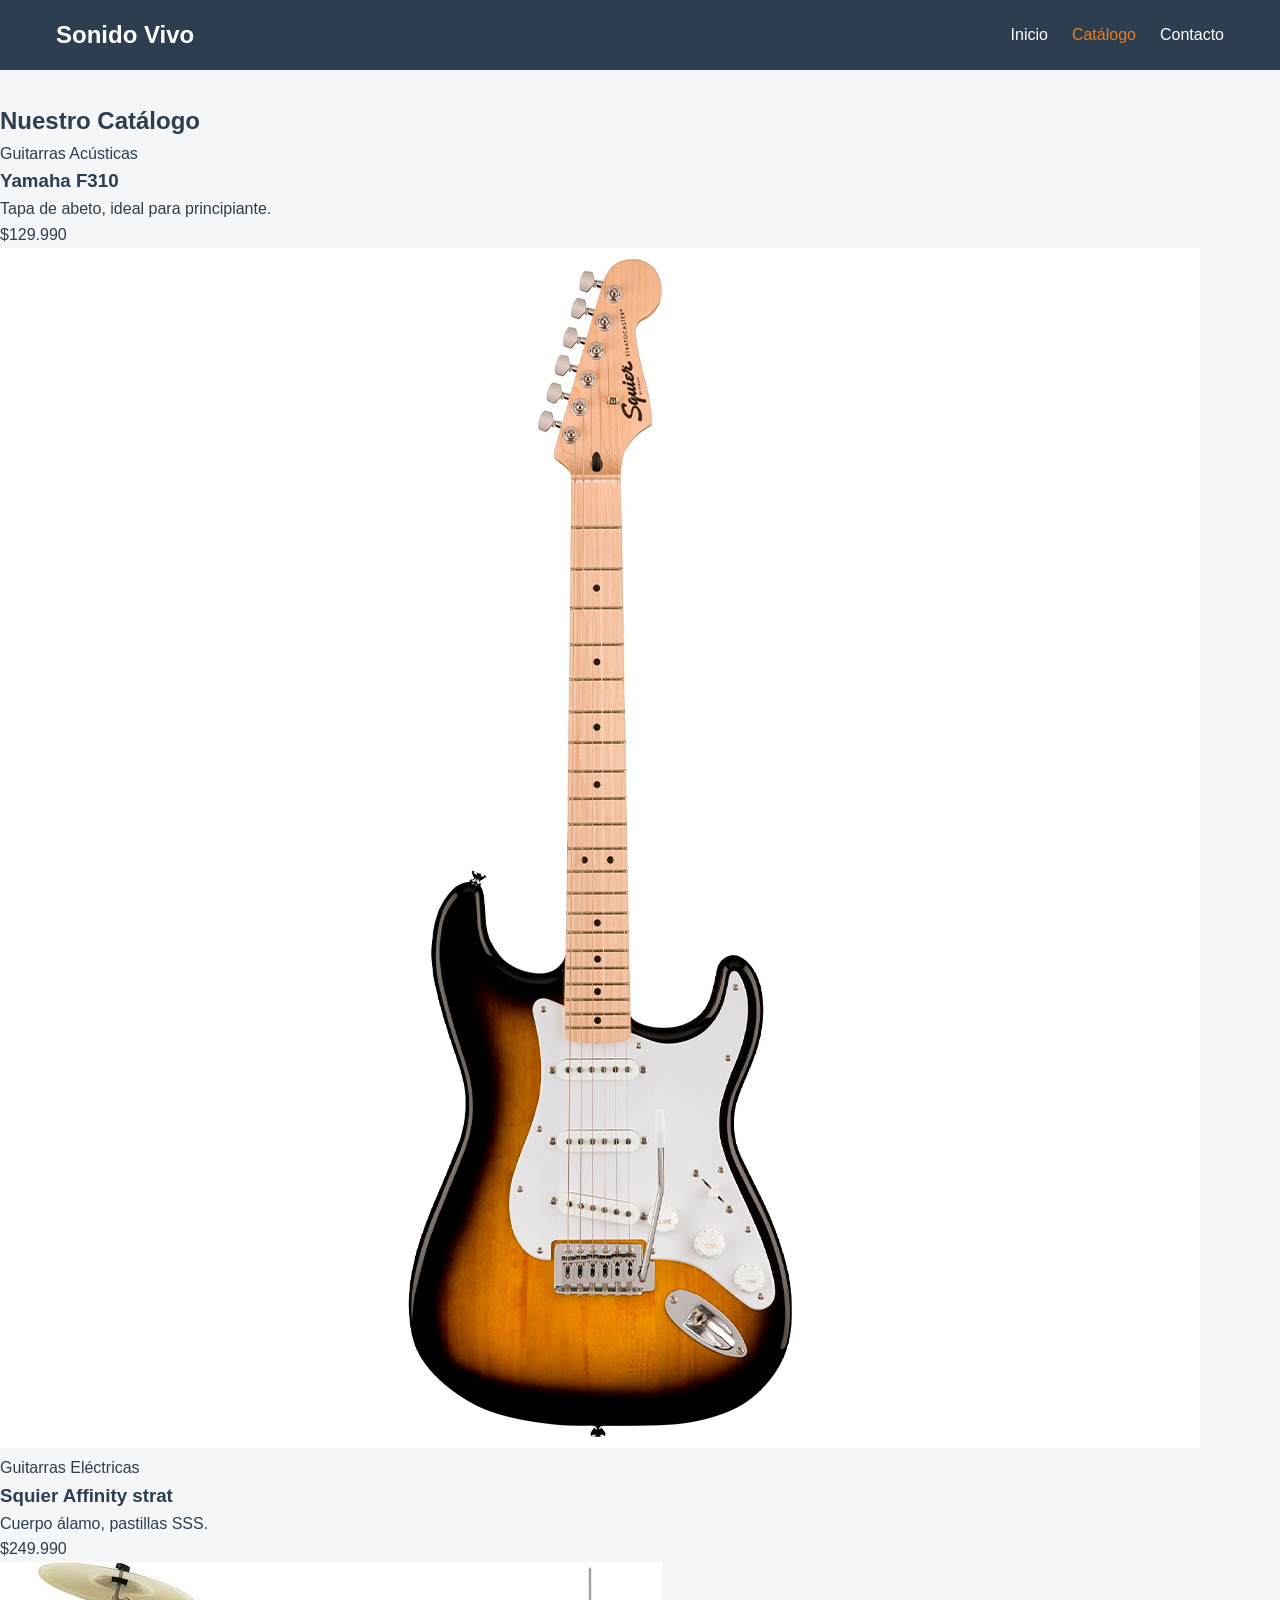
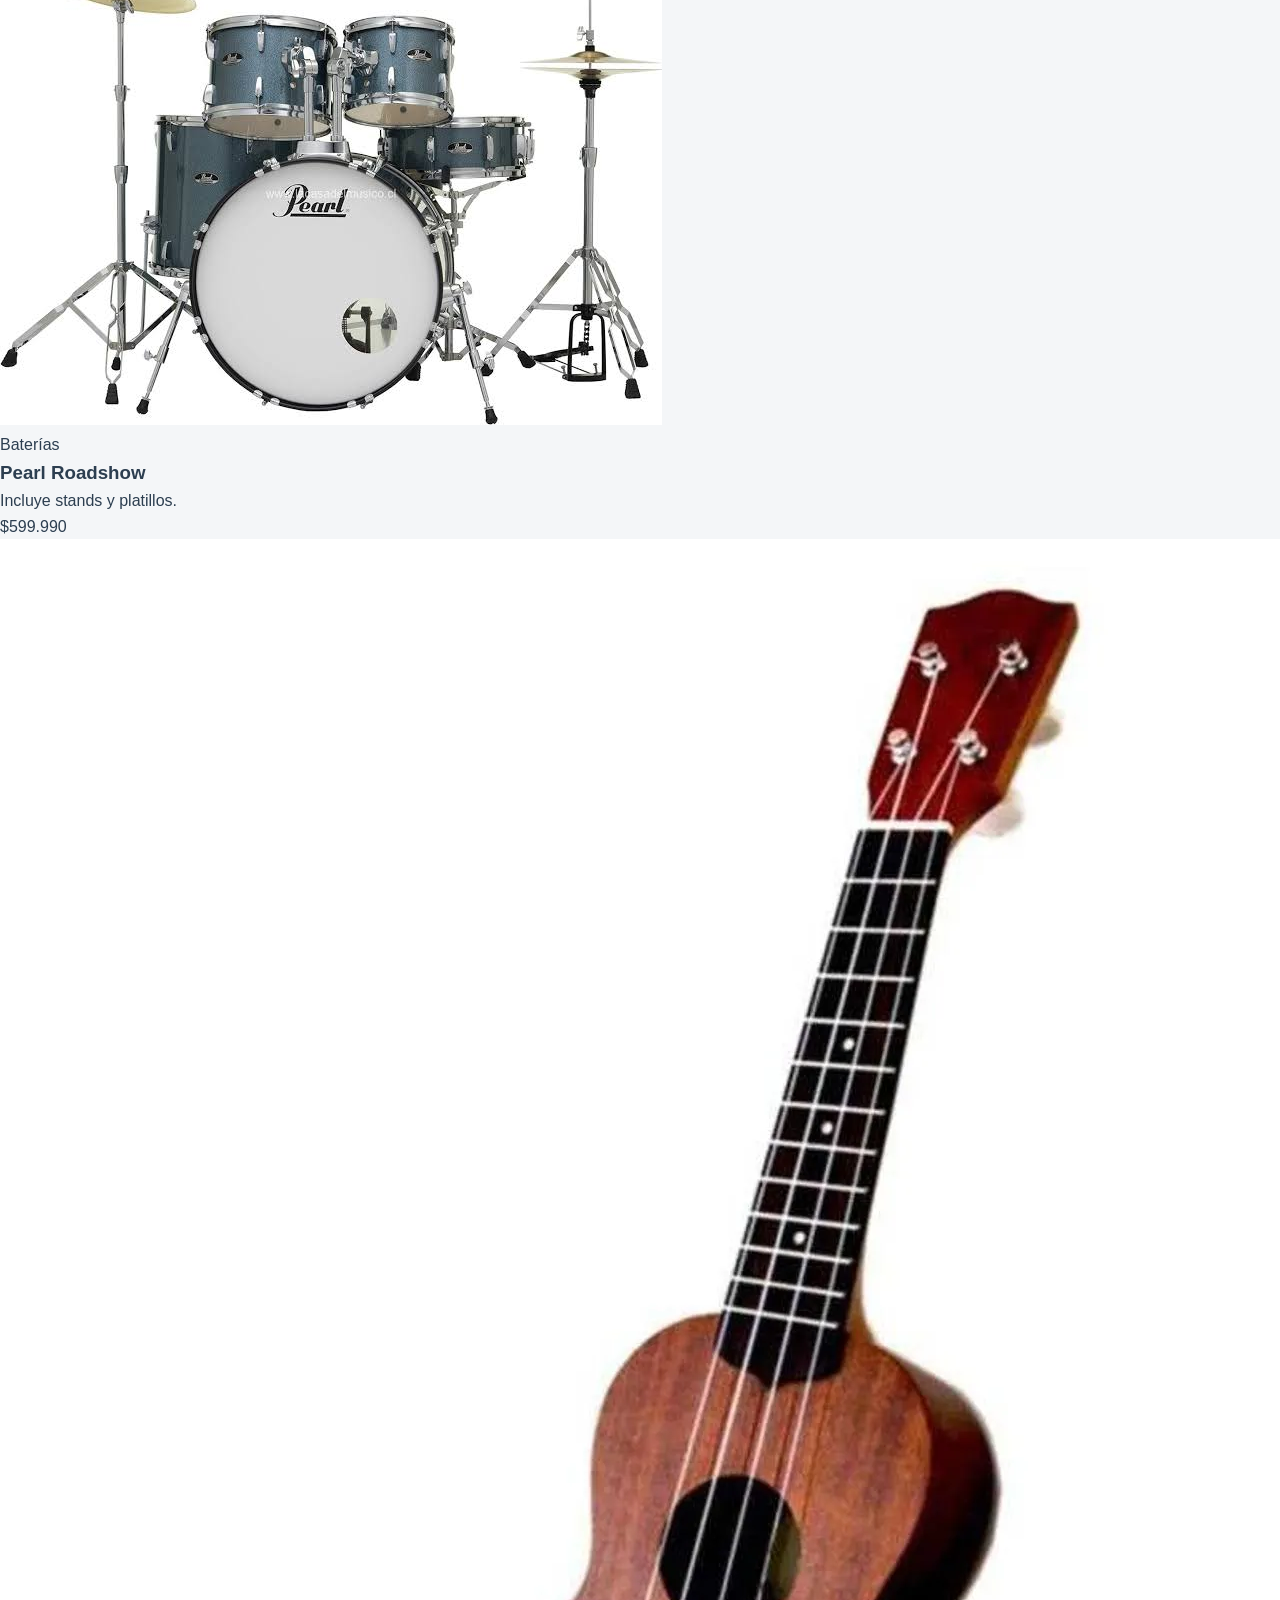
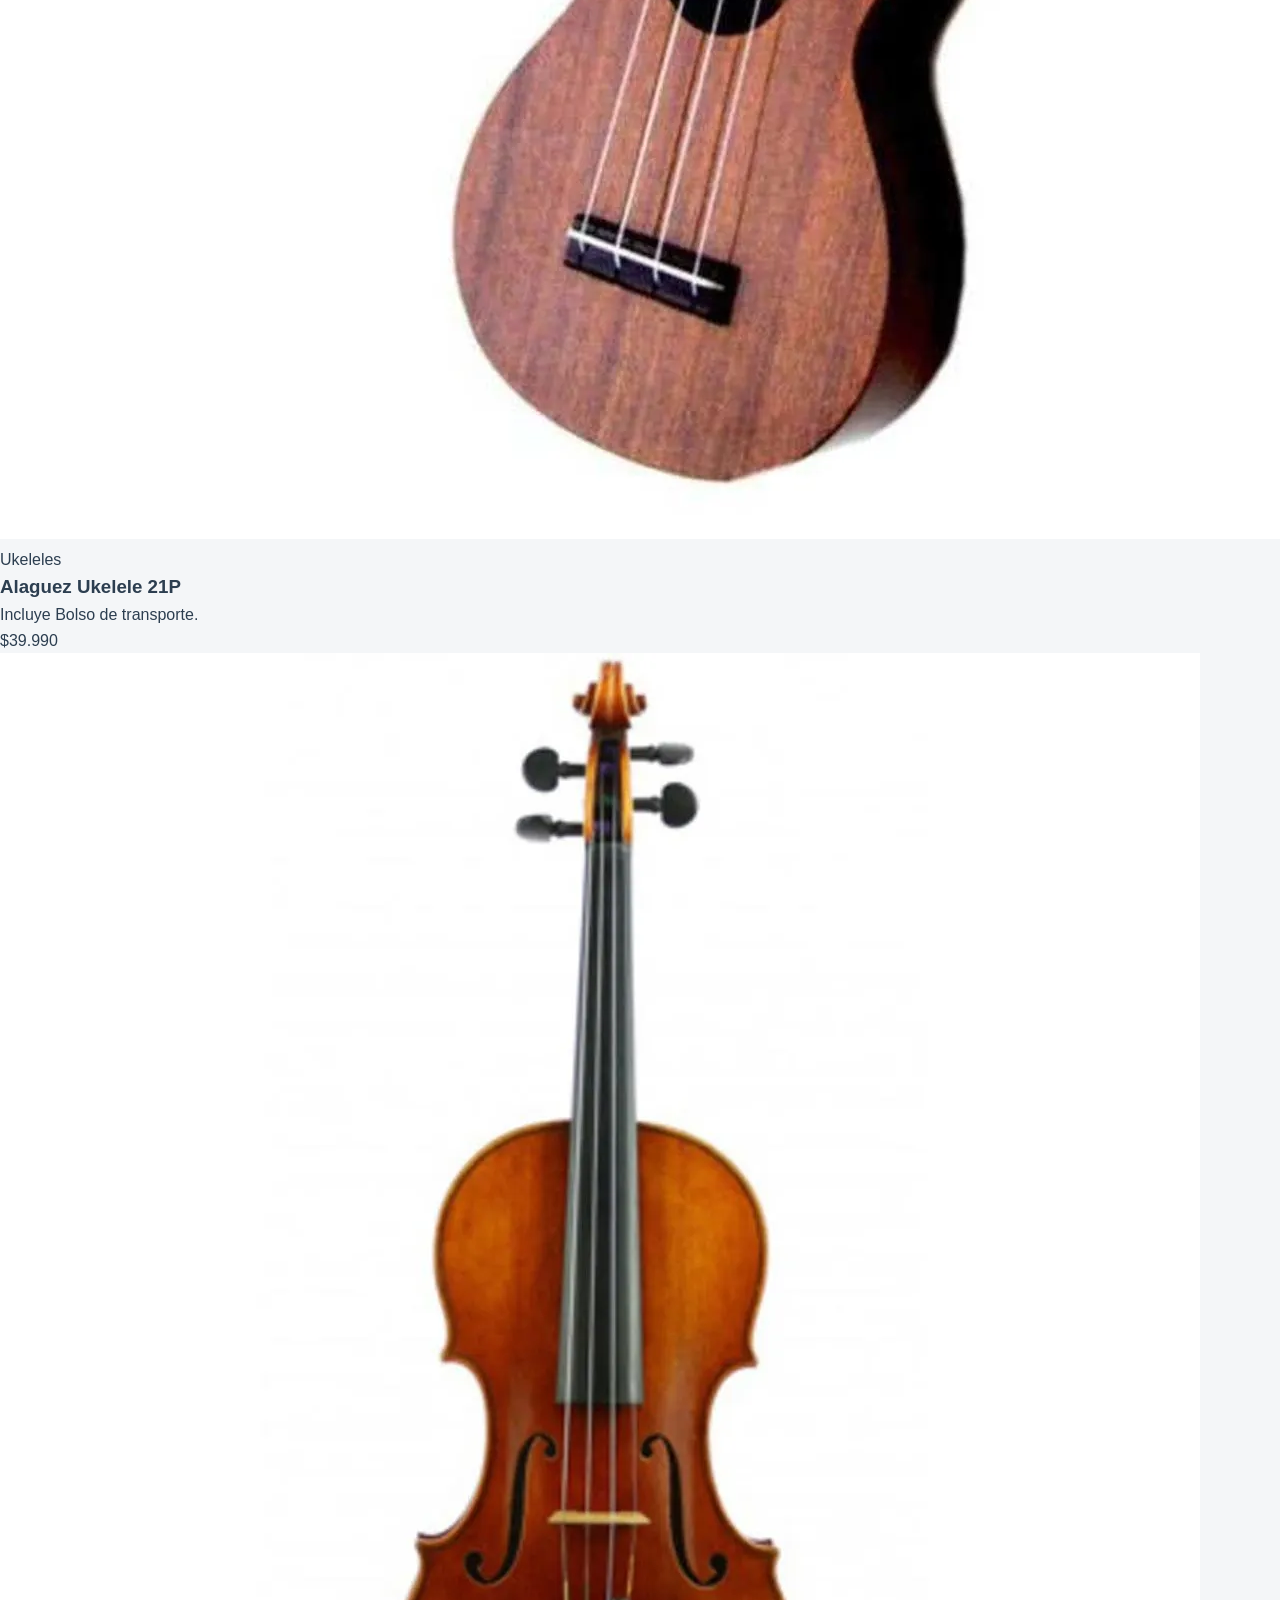
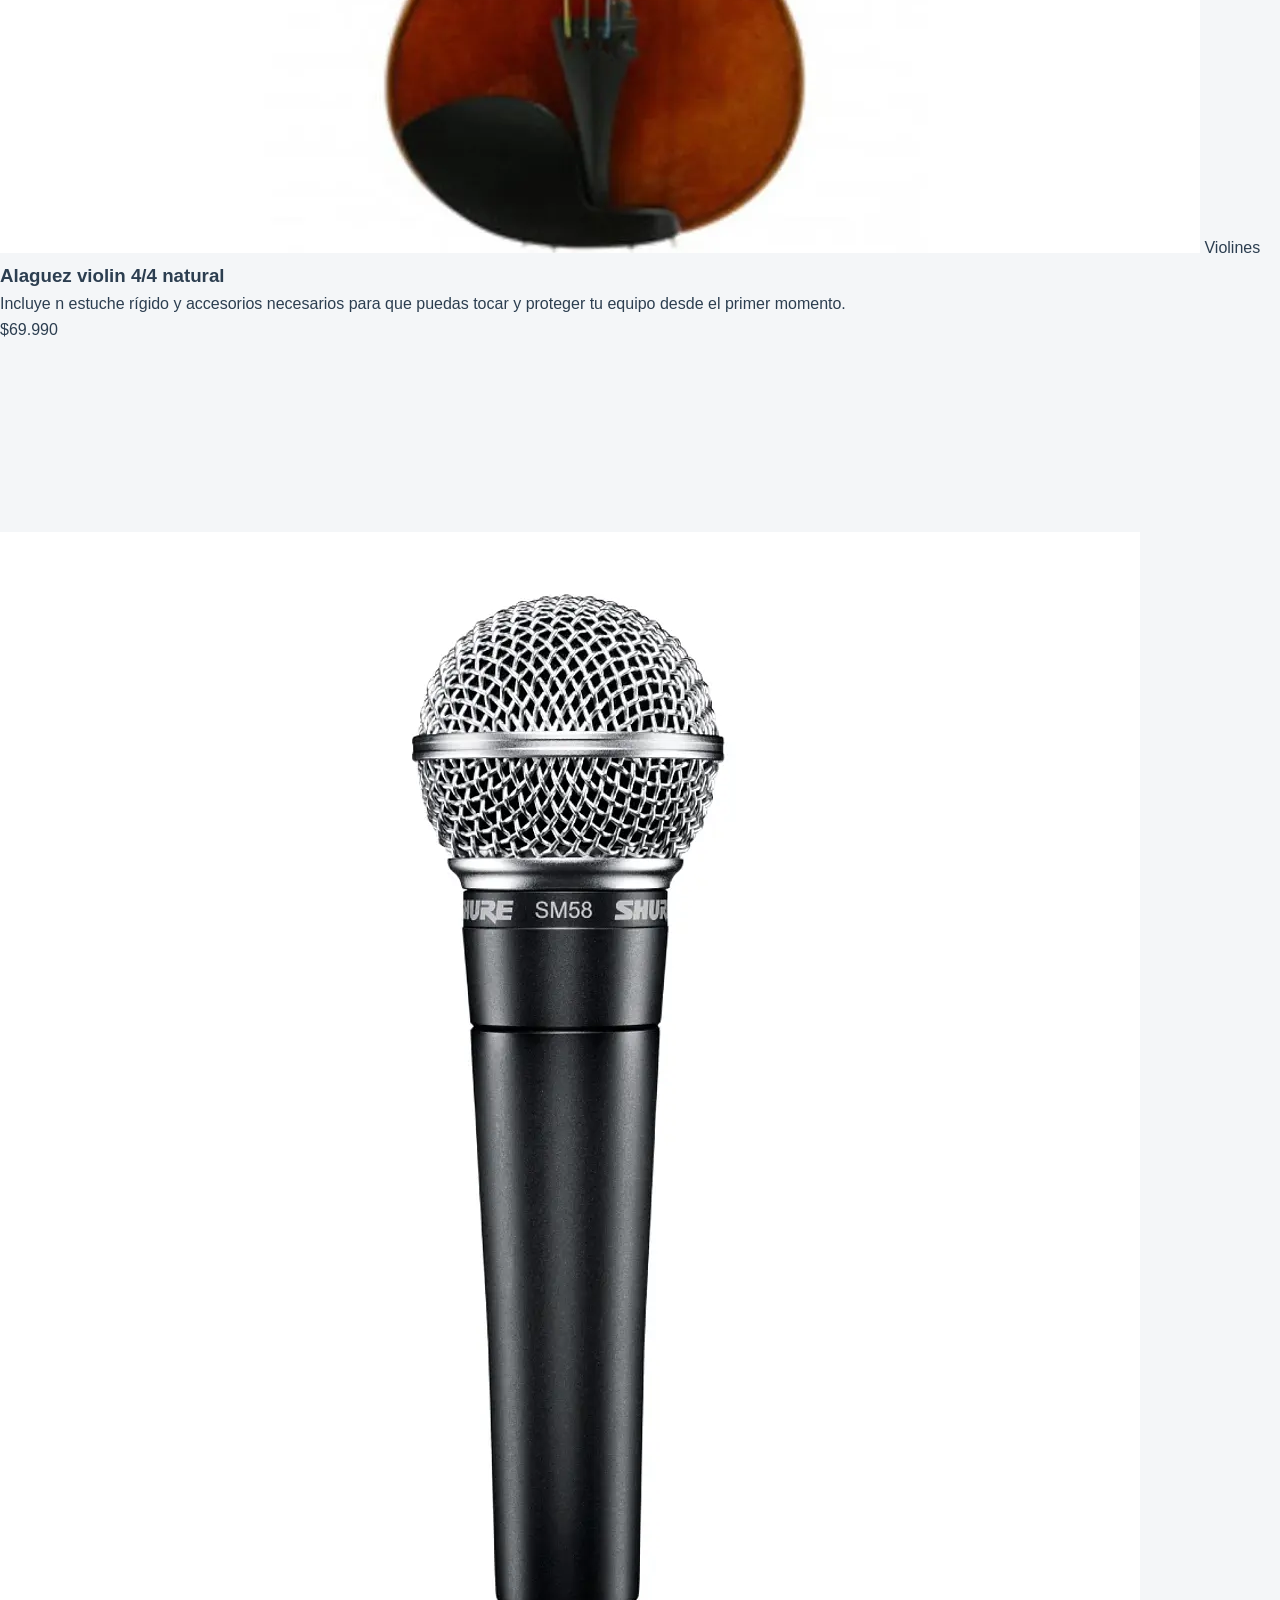
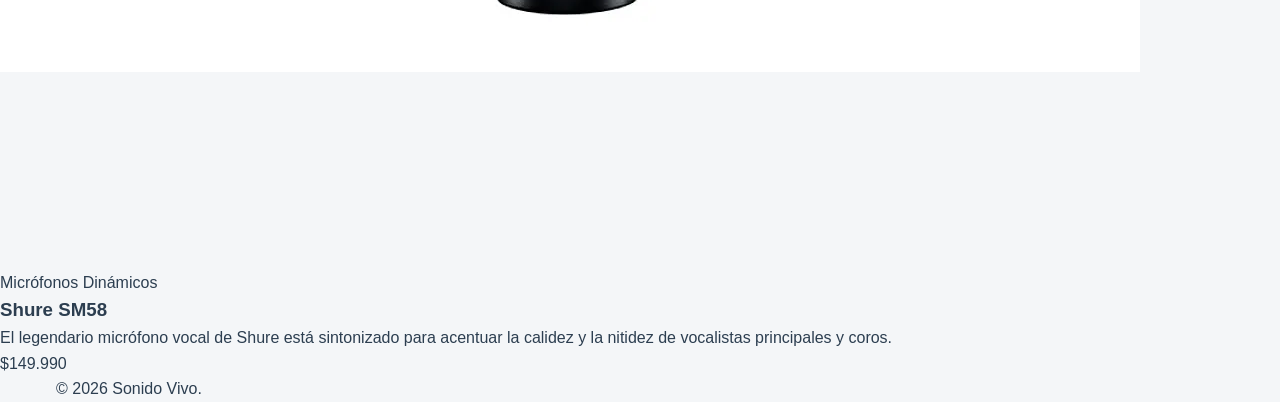
==== catalogo.html @ 501df886 "Agregar corrección de algo mal escrito - Kathryn Mora" ====
<!DOCTYPE html>
<html lang="es">
<head>
    <meta charset="UTF-8">
    <meta name="viewport" content="width=device-width, initial-scale=1.0">
    <title>Catálogo - Sonido Vivo</title>
    <link rel="stylesheet" href="css/style.css">
</head>
<body>
    <header class= "encabezado">
        <div class="contenedor">
            <h1 class="logo"> Sonido Vivo</h1>
            <nav class="menu">
                <ul>
                    <li><a href="index.html">Inicio</a></li>
                    <li><a href="catalogo.html" class="activo">Catálogo</a></li>
                    <li><a href="contacto.html">Contacto</a></li>
                </ul>
            </nav>
        </div>
    </header>
    <main class="Contenedor">
        <h2 class="titulo centrado" style="margin-top: 2rem;"> Nuestro Catálogo</h2>
        <div class="grilla-producto">

        <!--Primer producto del catalogo Yamaha F310-->
       <article class="tarjeta"     
        <img src="F310NT000000-1.jpg" alt="Guitarra Acústica Yamaha F310" loading="lazy">
        <div class="info-tarjeta">
            <span class="categoria">Guitarras Acústicas</span>
            <h3>Yamaha F310</h3>
            <p> Tapa de abeto, ideal para principiante.</p>
            <p class="precio">$129.990</p>
        </div>
        </article>

        <!--Segundo producto Squier Strat-->
        <article class="tarjeta">
            <img src="img/Squier Strat.jpg" alt="Squier Stratocaster Affinity" loading="lazy">
            <div class="info-tarjeta">
                <span class="categoria">Guitarras Eléctricas</span>
                <h3>Squier Affinity strat</h3>
                <p>Cuerpo álamo, pastillas SSS.</p>
                <p class="precio">$249.990</p>
            </div>
        </article>

        <!--Tercer producto agregado Pearl Roadshow-->
        <article class="tarjeta">
            <img src="img/Bateria Pearl Roadshow.jpg" alt="Bateria Pearl Roadshow" loading="lazy">
            <div class="info-tarjeta">
                <span class="categoria">Baterías</span>
                <h3>Pearl Roadshow</h3>
                <p>Incluye stands y platillos.</p>
                <p class="precio">$599.990</p>
            </div>
        </article>
        <!--Cuarto producto ukelele 21p-->
        <article class="tarjeta">
            <img src="img/ukelele.jpg" alt="Alaguez Ukelele 21P" loading="lazy"
            <div class="info-tarjeta">
                <span class="categoria">Ukeleles</span>
                <h3>Alaguez Ukelele 21P</h3>
                <p>Incluye Bolso de transporte.</p>
                <p class="precio">$39.990</p>
            </div>
        </article>
        <!--Quinto producto Alaguez violin 4/4 natural -->
        <article class="tarjeta">
            <img src="img/violin.jpg" alt="Alaguez violin 4/4 natural" loading="lazy"
            <div class="info-tarjeta">
                <span class="categoria">Violines</span>
                <h3>Alaguez violin 4/4 natural</h3>
                <p>Incluye n estuche rígido y accesorios necesarios para que puedas tocar y proteger tu equipo desde el primer momento.</p>
                <p class="precio">$69.990</p>
            </div>
        </article>
        <!-- Sexto producto shure SM58-->
        <article class="tarjeta">
                <img src="img/shure.jpg" alt="Micrófono Dinámico vocal Shure SM58" loading="lazy">
                <div class="info-tarjeta">
                    <span class="categoria">Micrófonos Dinámicos</span>
                    <h3>Shure SM58</h3>
                    <p>El legendario micrófono vocal de Shure está sintonizado para acentuar la calidez y la nitidez de vocalistas principales y coros.</p>
                    <p class="precio">$149.990</p>
                </div>
            </article>
        </div>
    </main>
    <footer class="pie de pagina">
        <div class="contenedor"><p>&copy; 2026 Sonido Vivo.</p></div>
    </footer>
</body>
</html>
---- css/style.css ----
:root {
    --color-principal: #2c3e50 ; 
    --color-acento: #E67E22;   
    --color-fondo: #F4F6F8;    
    --color-blanco: #FFFFFF;    
    --color-error: #e74c3c;     
    --color-exito: #27ae60;    
}

* { margin: 0; padding: 0; box-sizing: border-box; }

body {
    font-family: 'Segoe UI', Tahoma, Geneva, Verdana, sans-serif;
    background-color: var(--color-fondo);
    color: var(--color-principal);
    line-height: 1.6;
}

.contenedor { max-width: 1200px; margin: 0 auto; padding: 0 1rem; }

.encabezado {
    background: var(--color-principal);
    color: white;
    padding: 1rem;
}

.encabezado .contenedor { display: flex; justify-content: space-between; align-items: center; }

.logo { font-size: 1.5rem; font-weight: bold; }

.menu ul { list-style: none; display: flex; gap: 1.5rem; }

.menu a { color: white; text-decoration: none; font-weight: 500; }

.menu a.activo { color: var(--color-acento); }


.pie-pagina {
    background: var(--color-principal);
    color: white;
    text-align: center;
    padding: 2rem 0;
    margin-top: 3rem;
}


.seccion-destacada {
    background: var(--color-principal);
    color: white;
    padding: 2rem;
    text-align: center;
}


.titulo-centrado { text-align: center; margin-bottom: 2rem; font-size: 2rem; }
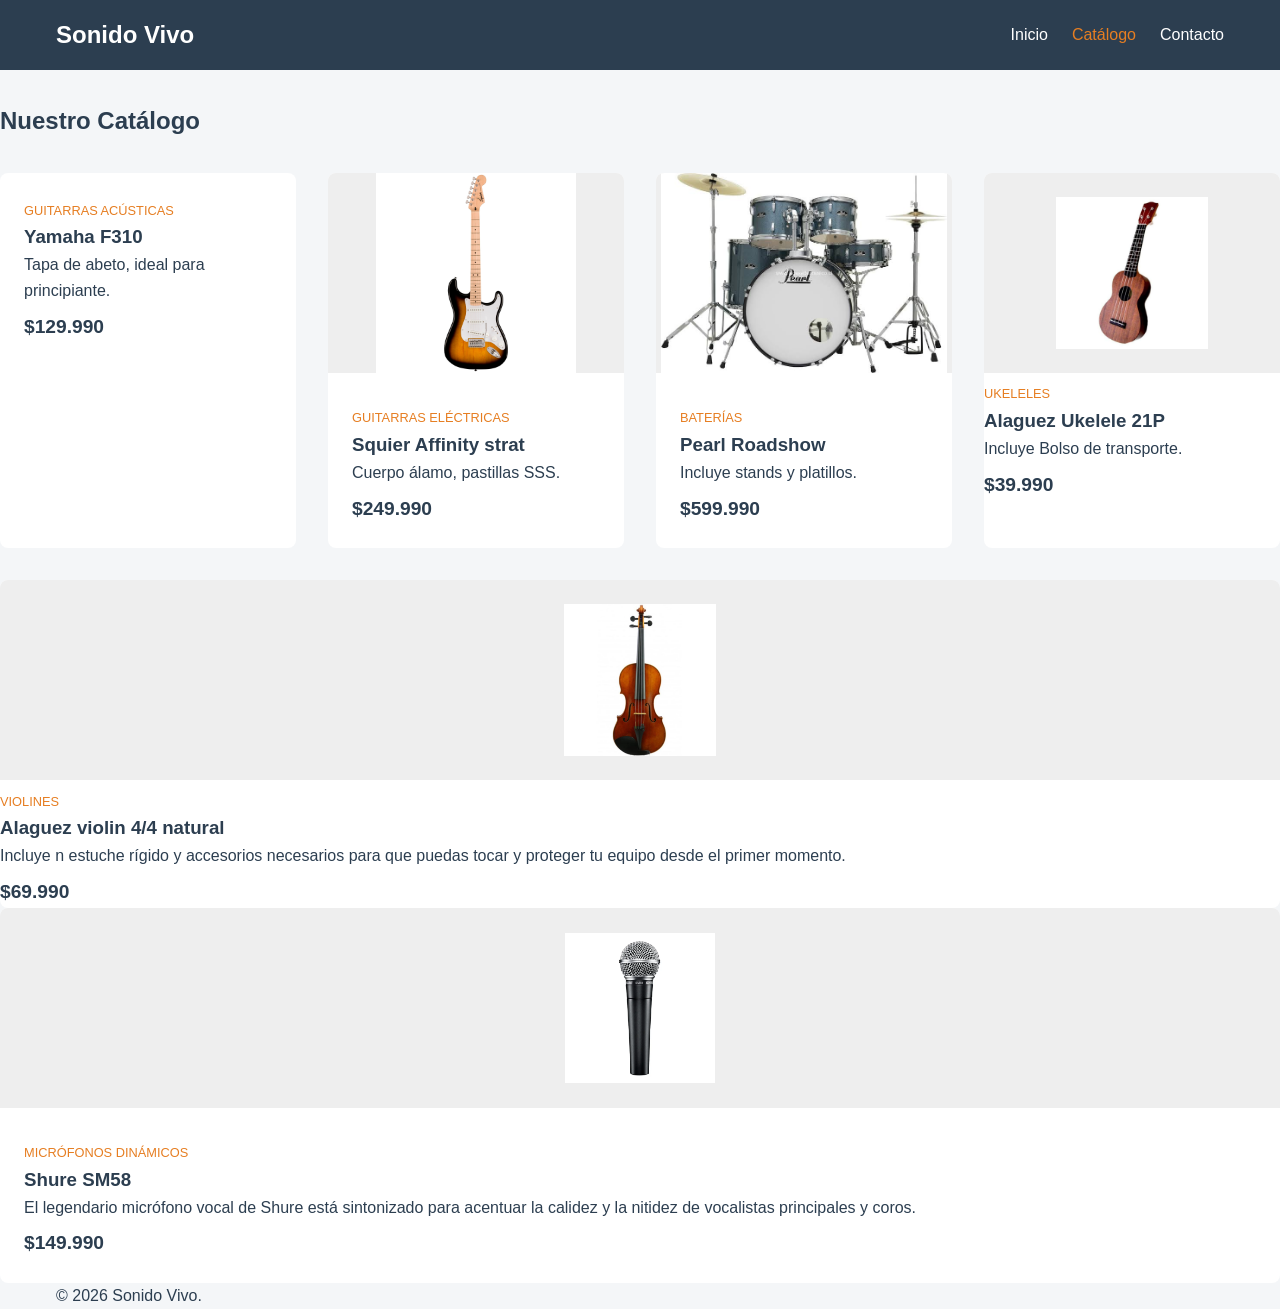
==== commit 110a7916: "correcion de palabra en catalogo - Kathryn Mora" ====
--- a/catalogo.html
+++ b/catalogo.html
@@ -21,7 +21,7 @@
     </header>
     <main class="Contenedor">
         <h2 class="titulo centrado" style="margin-top: 2rem;"> Nuestro Catálogo</h2>
-        <div class="grilla-producto">
+        <div class="grilla-productos">
 
         <!--Primer producto del catalogo Yamaha F310-->
        <article class="tarjeta"     
--- a/css/style.css
+++ b/css/style.css
@@ -52,4 +52,29 @@
 }
 
 
-.titulo-centrado { text-align: center; margin-bottom: 2rem; font-size: 2rem; }+.titulo-centrado { text-align: center; margin-bottom: 2rem; font-size: 2rem; }
+
+.grilla-productos{
+    display: grid;
+    grid-template-columns: repeat(auto-fit,minmax(280px,1fr));
+    gap: 2rem;
+    padding: 2rem 0;
+
+}
+.tarjeta {
+    background: var(--color-blanco);
+    border-radius: 8px;
+    box-shadow: 0 4px 6px rgba(0,0,0,0,05);
+    overflow: hidden;
+    transition: transform 0.3s;
+}
+.tarjeta:hover {transform: translateY(-5px);}
+.tarjeta img {width: 100%; height: 200px; object-fit: contain; background: #eee;}
+.info-tarjeta {padding: 1.5rem;}
+.categoria {font-size: 0.8rem; color: var(--color-acento); text-transform: uppercase;}
+.precio { font-size: 1.2rem; font-weight: bold; margin-top: 0.5rem;}
+
+@media (max-width: 768px){
+    .encabezado .contenedor { flex-direction: colum; gap: 1rem; }
+    .grilla-productos {grid-template-columns: 1fr;}
+}
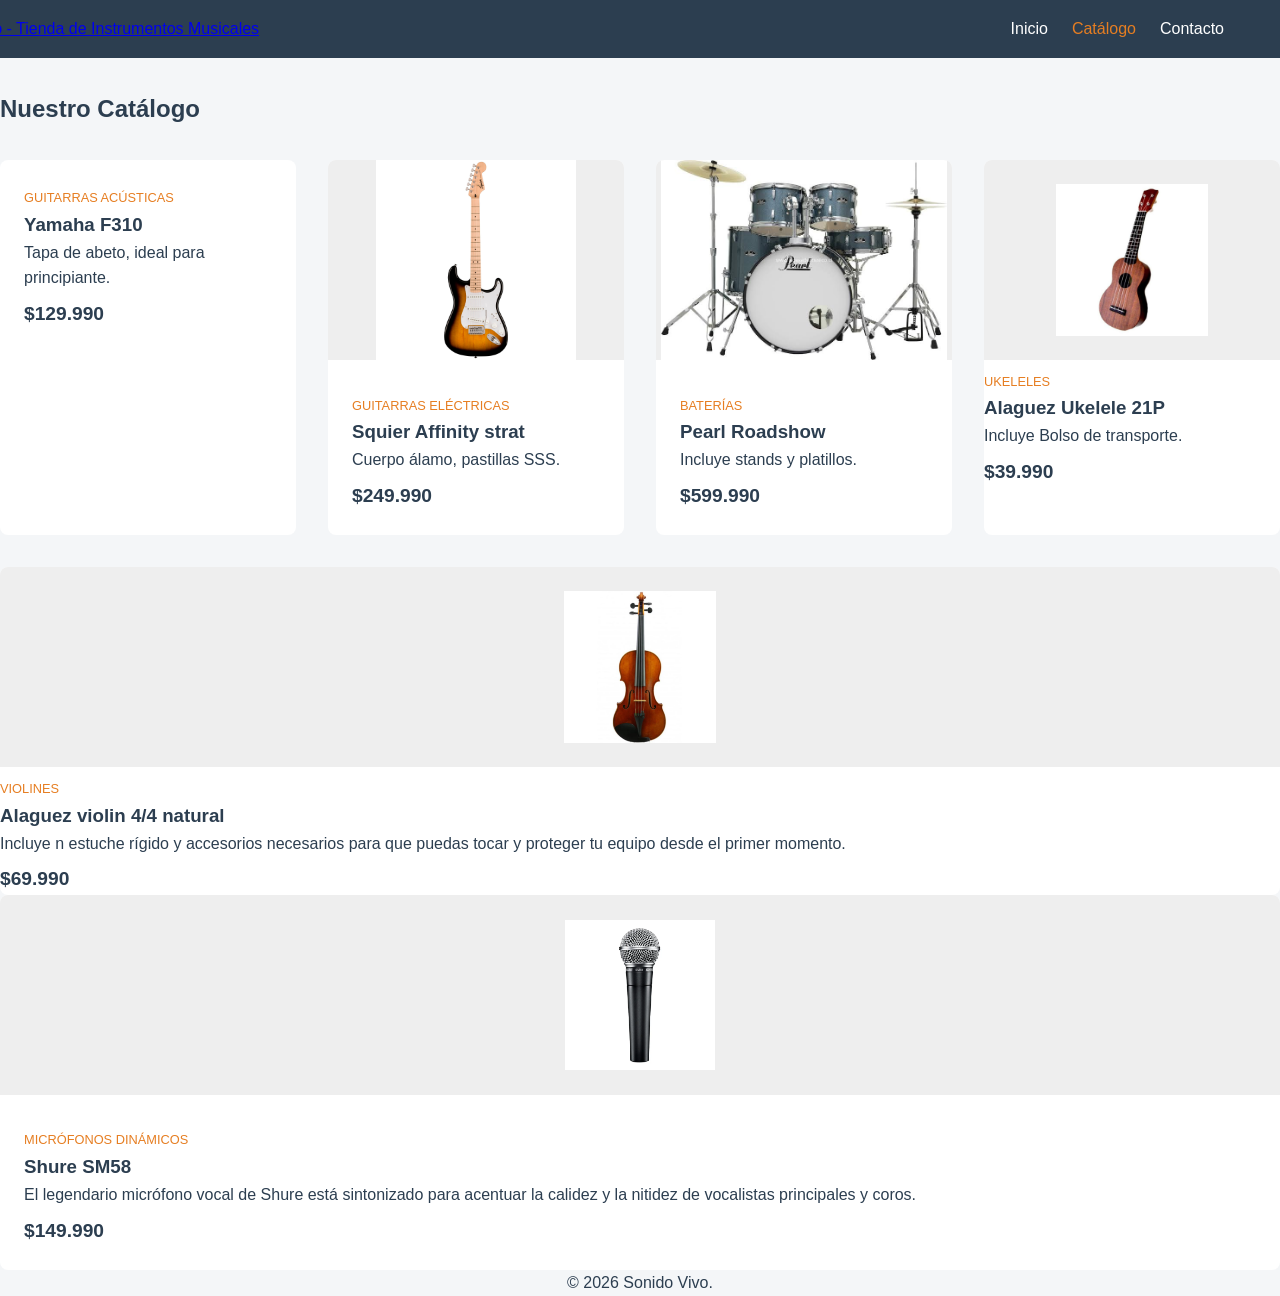
==== commit f364502d: "Se agrego el logo de sonido vivo - Noemi Pichiguen." ====
--- a/catalogo.html
+++ b/catalogo.html
@@ -9,7 +9,9 @@
 <body>
     <header class= "encabezado">
         <div class="contenedor">
-            <h1 class="logo"> Sonido Vivo</h1>
+            <a href="index.html">
+                <img src="img/logo.jpg" alt="Sonido Vivo - Tienda de Instrumentos Musicales" class="logo">
+            </a>
             <nav class="menu">
                 <ul>
                     <li><a href="index.html">Inicio</a></li>
--- a/css/style.css
+++ b/css/style.css
@@ -16,7 +16,12 @@
     line-height: 1.6;
 }
 
-.contenedor { max-width: 1200px; margin: 0 auto; padding: 0 1rem; }
+.contenedor { 
+    text-align: center;    
+    max-width: 1200px; 
+    margin: 0 auto; 
+    padding: 0 1rem;
+ }
 
 .encabezado {
     background: var(--color-principal);
@@ -24,15 +29,32 @@
     padding: 1rem;
 }
 
-.encabezado .contenedor { display: flex; justify-content: space-between; align-items: center; }
+.encabezado .contenedor { 
+    display: flex; 
+    justify-content: space-between; 
+    align-items: center; 
+}
 
-.logo { font-size: 1.5rem; font-weight: bold; }
+.logo {
+    max-height: 100px; 
+    margin-left: -155px;
+    width: auto;      
+    display: block;  
+    object-fit: contain;
+}
 
-.menu ul { list-style: none; display: flex; gap: 1.5rem; }
+.menu ul { 
+    list-style: none; 
+    display: flex; 
+    gap: 1.5rem; }
 
-.menu a { color: white; text-decoration: none; font-weight: 500; }
+.menu a { color: white; 
+    text-decoration: none; 
+    font-weight: 500; }
 
-.menu a.activo { color: var(--color-acento); }
+.menu a.activo { 
+    color: var(--color-acento); 
+}
 
 
 .pie-pagina {
@@ -52,11 +74,14 @@
 }
 
 
-.titulo-centrado { text-align: center; margin-bottom: 2rem; font-size: 2rem; }
+.titulo-centrado { 
+    text-align: center; 
+    margin-bottom: 2rem; 
+    font-size: 2rem; }
 
 .grilla-productos{
     display: grid;
-    grid-template-columns: repeat(auto-fit,minmax(280px,1fr));
+    grid-template-columns: repeat(auto-fit, minmax(280px, 1fr));
     gap: 2rem;
     padding: 2rem 0;
 
@@ -75,6 +100,6 @@
 .precio { font-size: 1.2rem; font-weight: bold; margin-top: 0.5rem;}
 
 @media (max-width: 768px){
-    .encabezado .contenedor { flex-direction: colum; gap: 1rem; }
+    .encabezado .contenedor { flex-direction: column; gap: 1rem; }
     .grilla-productos {grid-template-columns: 1fr;}
-}+}
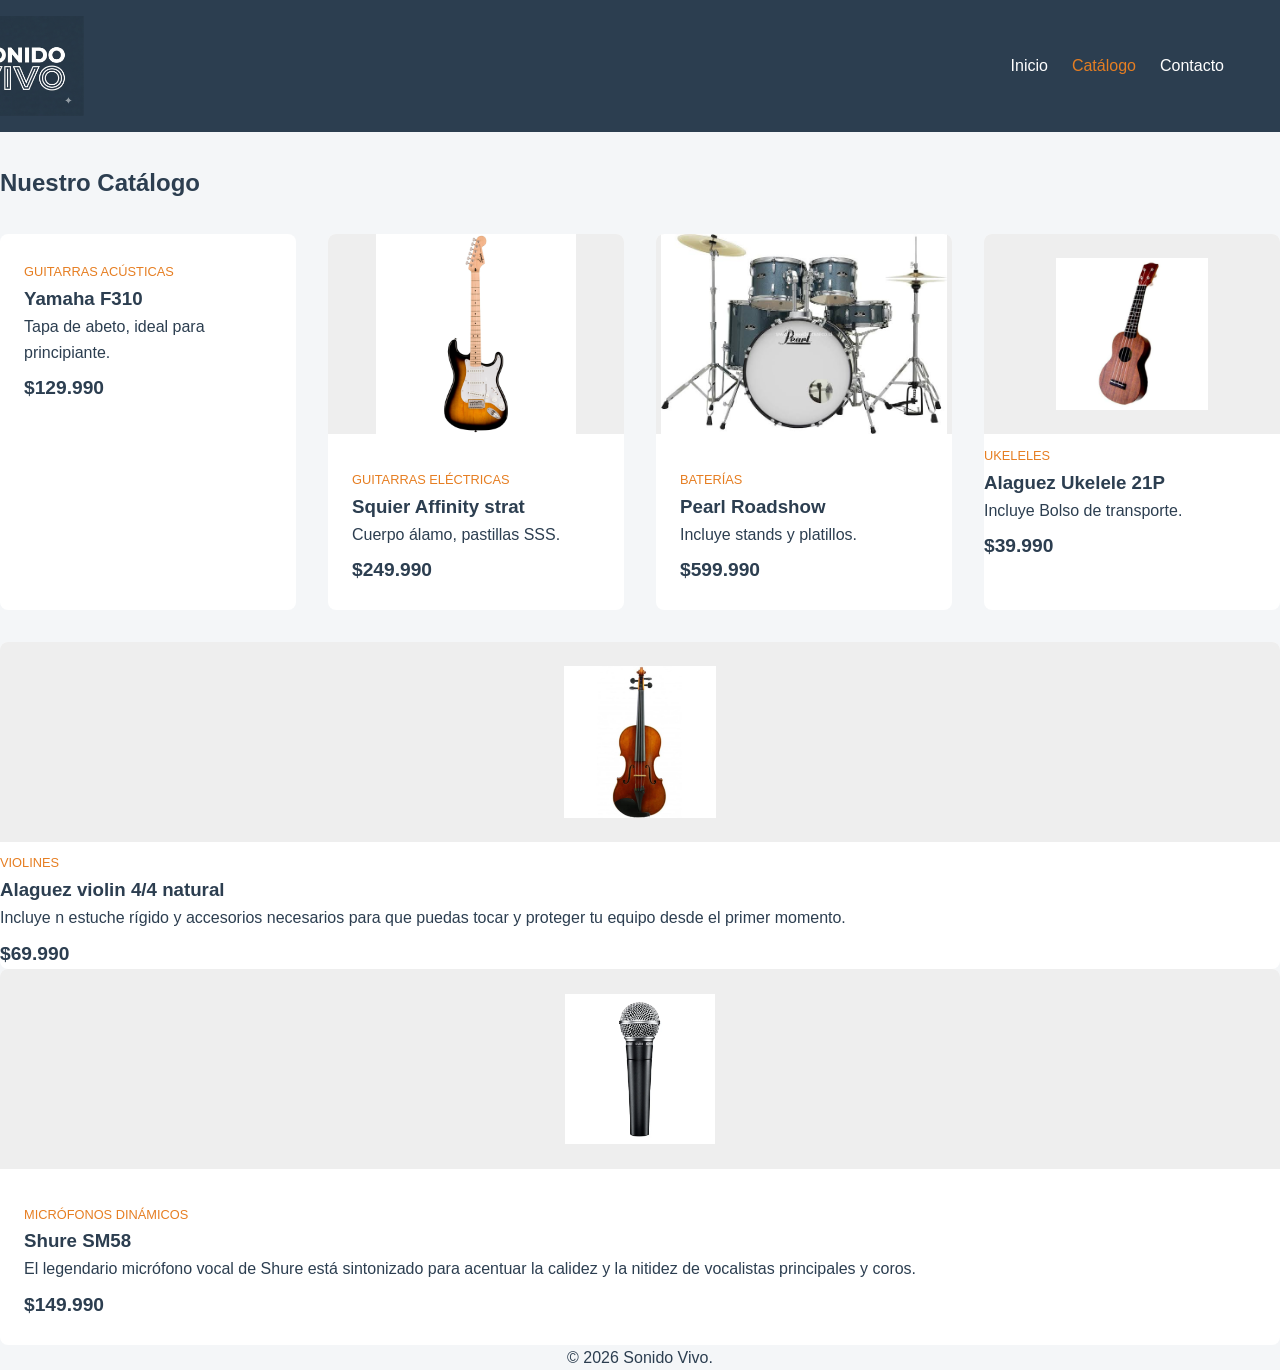
==== commit e23fc66b: "Agregue signo (-) que me faltaba en catalogo - Kathryn Mora" ====
--- a/catalogo.html
+++ b/catalogo.html
@@ -89,7 +89,7 @@
             </article>
         </div>
     </main>
-    <footer class="pie de pagina">
+    <footer class="pie-de-pagina">
         <div class="contenedor"><p>&copy; 2026 Sonido Vivo.</p></div>
     </footer>
 </body>
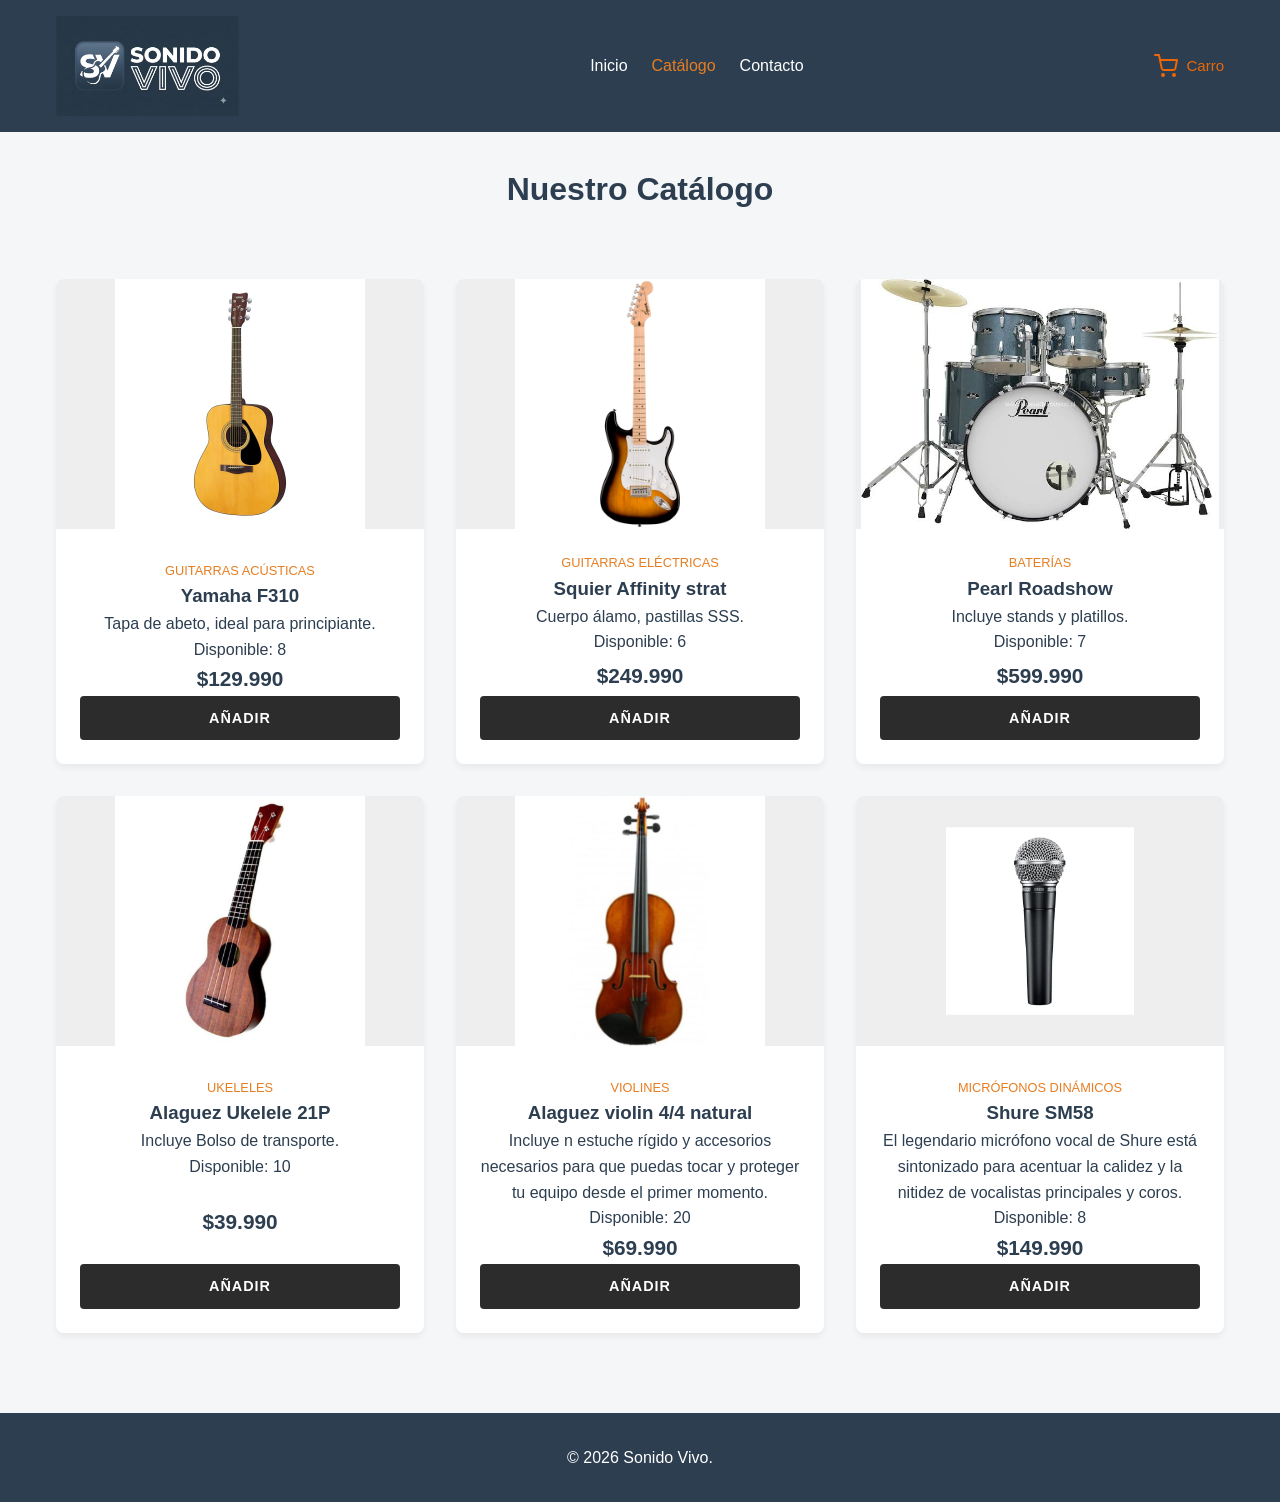
==== commit b95f1c15: "Agregados boton añadir y stock disponible en catalogo.html y diseño en css" ====
--- a/catalogo.html
+++ b/catalogo.html
@@ -8,7 +8,7 @@
 </head>
 <body>
     <header class= "encabezado">
-        <div class="contenedor">
+        <div class="contenedor header-contenedor">
             <a href="index.html">
                 <img src="img/logo.jpg" alt="Sonido Vivo - Tienda de Instrumentos Musicales" class="logo">
             </a>
@@ -19,20 +19,33 @@
                     <li><a href="contacto.html">Contacto</a></li>
                 </ul>
             </nav>
+             <a href="carro.html" class="carrito-link">
+                <svg class="icono-carrito" xmlns="http://www.w3.org/2000/svg" viewBox="0 0 24 24" fill="none" stroke="currentColor" stroke-width="2" stroke-linecap="round" stroke-linejoin="round">
+                    <circle cx="9" cy="21" r="1"></circle>
+                    <circle cx="20" cy="21" r="1"></circle>
+                    <path d="M1 1h4l2.68 13.39a2 2 0 0 0 2 1.61h9.72a2 2 0 0 0 2-1.61L23 6H6"></path>
+                </svg>
+                <span>Carro</span>
+            </a>
         </div>
     </header>
-    <main class="Contenedor">
-        <h2 class="titulo centrado" style="margin-top: 2rem;"> Nuestro Catálogo</h2>
+    <main class="contenedor">
+        <h2 class="titulo-centrado" style="margin-top: 2rem;"> Nuestro Catálogo</h2>
         <div class="grilla-productos">
 
         <!--Primer producto del catalogo Yamaha F310-->
-       <article class="tarjeta"     
-        <img src="F310NT000000-1.jpg" alt="Guitarra Acústica Yamaha F310" loading="lazy">
+       <article class="tarjeta"> 
+            <div class="imagen-producto">
+                <img src="img/F310NT000000-1.jpg" alt="Guitarra Acústica Yamaha F310" loading="lazy">
+        </div>
         <div class="info-tarjeta">
             <span class="categoria">Guitarras Acústicas</span>
             <h3>Yamaha F310</h3>
             <p> Tapa de abeto, ideal para principiante.</p>
+            <span class="stock">Disponible: 8</span>
             <p class="precio">$129.990</p>
+                <button class="btn-anadir" type="button">AÑADIR</button>
+
         </div>
         </article>
 
@@ -43,8 +56,10 @@
                 <span class="categoria">Guitarras Eléctricas</span>
                 <h3>Squier Affinity strat</h3>
                 <p>Cuerpo álamo, pastillas SSS.</p>
+                <span class="stock">Disponible: 6</span>
                 <p class="precio">$249.990</p>
-            </div>
+                <button class="btn-anadir" type="button">AÑADIR</button>
+        </div>
         </article>
 
         <!--Tercer producto agregado Pearl Roadshow-->
@@ -54,42 +69,58 @@
                 <span class="categoria">Baterías</span>
                 <h3>Pearl Roadshow</h3>
                 <p>Incluye stands y platillos.</p>
-                <p class="precio">$599.990</p>
-            </div>
+                <span class="stock">Disponible: 7</span>
+                <p class="precio">$599.990</p>          
+                <button class="btn-anadir" type="button">AÑADIR</button>
+            
+        </div>
         </article>
         <!--Cuarto producto ukelele 21p-->
         <article class="tarjeta">
-            <img src="img/ukelele.jpg" alt="Alaguez Ukelele 21P" loading="lazy"
+            <div class="imagen-producto">
+            <img src="img/ukelele.jpg" alt="Alaguez Ukelele 21P" loading="lazy">
+            </div>
             <div class="info-tarjeta">
                 <span class="categoria">Ukeleles</span>
                 <h3>Alaguez Ukelele 21P</h3>
                 <p>Incluye Bolso de transporte.</p>
+                <span class="stock">Disponible: 10</span>
                 <p class="precio">$39.990</p>
-            </div>
+                <button class="btn-anadir" type="button">AÑADIR</button>
+            
+        </div>
         </article>
         <!--Quinto producto Alaguez violin 4/4 natural -->
         <article class="tarjeta">
-            <img src="img/violin.jpg" alt="Alaguez violin 4/4 natural" loading="lazy"
+            <div class="imagen-producto">
+            <img src="img/violin.jpg" alt="Alaguez Violín 4/4 Natural" loading="lazy">
+            </div>
             <div class="info-tarjeta">
                 <span class="categoria">Violines</span>
                 <h3>Alaguez violin 4/4 natural</h3>
                 <p>Incluye n estuche rígido y accesorios necesarios para que puedas tocar y proteger tu equipo desde el primer momento.</p>
+                <span class="stock">Disponible: 20</span>
                 <p class="precio">$69.990</p>
-            </div>
+                <button class="btn-anadir" type="button">AÑADIR</button>
+        </div>
         </article>
         <!-- Sexto producto shure SM58-->
         <article class="tarjeta">
+            <div class="imagen-producto">
                 <img src="img/shure.jpg" alt="Micrófono Dinámico vocal Shure SM58" loading="lazy">
+               </div>
                 <div class="info-tarjeta">
                     <span class="categoria">Micrófonos Dinámicos</span>
                     <h3>Shure SM58</h3>
                     <p>El legendario micrófono vocal de Shure está sintonizado para acentuar la calidez y la nitidez de vocalistas principales y coros.</p>
+                    <span class="stock">Disponible: 8</span>
                     <p class="precio">$149.990</p>
-                </div>
+                    <button class="btn-anadir" type="button">AÑADIR</button>
+        </div>
             </article>
         </div>
     </main>
-    <footer class="pie-de-pagina">
+    <footer class="pie-pagina">
         <div class="contenedor"><p>&copy; 2026 Sonido Vivo.</p></div>
     </footer>
 </body>
--- a/css/style.css
+++ b/css/style.css
@@ -37,7 +37,6 @@
 
 .logo {
     max-height: 100px; 
-    margin-left: -155px;
     width: auto;      
     display: block;  
     object-fit: contain;
@@ -81,7 +80,7 @@
 
 .grilla-productos{
     display: grid;
-    grid-template-columns: repeat(auto-fit, minmax(280px, 1fr));
+    grid-template-columns: repeat(3, 1fr);
     gap: 2rem;
     padding: 2rem 0;
 
@@ -89,17 +88,185 @@
 .tarjeta {
     background: var(--color-blanco);
     border-radius: 8px;
-    box-shadow: 0 4px 6px rgba(0,0,0,0,05);
+    box-shadow: 0 4px 6px rgba(0,0,0,0.05);
     overflow: hidden;
     transition: transform 0.3s;
+    display: flex;
+    flex-direction: column;
 }
 .tarjeta:hover {transform: translateY(-5px);}
-.tarjeta img {width: 100%; height: 200px; object-fit: contain; background: #eee;}
-.info-tarjeta {padding: 1.5rem;}
+.tarjeta img {width: 100%; height: 250px; object-fit: contain; background: #eee;}
+.info-tarjeta {padding: 1.5rem; display: flex; flex-direction: column; flex-grow: 1;}
 .categoria {font-size: 0.8rem; color: var(--color-acento); text-transform: uppercase;}
-.precio { font-size: 1.2rem; font-weight: bold; margin-top: 0.5rem;}
+.precio { font-size: 1.3rem; font-weight: bold; margin-top: auto;}
 
 @media (max-width: 768px){
     .encabezado .contenedor { flex-direction: column; gap: 1rem; }
     .grilla-productos {grid-template-columns: 1fr;}
 }
+
+/* Alineación del header (Logo a la izquierda, Menú al centro, Carro a la derecha) */
+.header-contenedor {
+    display: flex;
+    align-items: center;
+    justify-content: space-between;
+    gap: 20px;
+}
+
+/* Estilo del enlace del carro */
+.carrito-link {
+    display: flex;
+    align-items: center;
+    gap: 8px;
+    text-decoration: none;
+    color: #ee6707; /* Color oscuro del texto */
+    font-family: 'Segoe UI', Arial, sans-serif;
+    font-size: 15px;
+    font-weight: 500;
+    transition: color 0.2s ease;
+}
+
+
+.icono-carrito {
+    width: 24px;
+    height: 24px;
+    stroke: #ee6707;
+    transition: stroke 0.2s ease;
+}
+
+
+.menu {
+    flex-grow: 1;
+    display: flex;
+    justify-content: center;
+}
+
+
+.caja-formulario {
+    background: var(--color-blanco);
+    padding: 2.5rem;
+    border-radius: 8px;
+    box-shadow: 0 4px 6px rgba(0,0,0,0.05);
+    max-width: 600px;
+    margin: 2rem auto;
+    text-align: left; 
+}
+
+.campo { margin-bottom: 1.5rem; }
+
+.campo label {
+    display: block; 
+    margin-bottom: 0.5rem; 
+    font-weight: 600;
+    color: var(--color-principal); 
+}
+.campo input, 
+.campo select, 
+.campo textarea {
+    width: 100%; 
+    padding: 0.8rem; 
+    border: 1px solid #ddd; 
+    border-radius: 4px;
+    font-family: inherit;
+    font-size: 1rem;
+    transition: all 0.3d ease;
+}
+.error { 
+    color: #e74c3c; 
+    font-size: 0.85rem; 
+    margin-top: 0.25rem; 
+    display: block; }
+
+.boton {
+    background: var(--color-acento);
+    color: rgb(250, 248, 248); 
+    border: none;
+    padding: 0.8rem 1.5rem; 
+    border-radius: 4px; cursor: pointer; 
+    font-size: 1rem;
+    display: inline-block; 
+    text-decoration: none;
+}
+.boton:hover { background: #d35400; }
+@media (max-width: 992px) {
+    .grilla-productos {
+        grid-template-columns: repeat(2, 1fr); /* 2 columnas en tablets */
+    }
+}
+
+@media (max-width: 768px) {
+    .grilla-productos {
+        grid-template-columns: 1fr; /* 1 columna en móvil */
+    }
+    
+    .tarjeta img {
+        height: 200px;
+    }
+}
+
+
+
+
+
+
+/*  Boton añadir */
+.btn-anadir {
+    width: 100%;
+    background-color: #2c2c2c;
+    color: white;
+    border: none;
+    padding: 0.9rem 1.5rem;
+    border-radius: 4px;
+    font-size: 0.9rem;
+    font-weight: 700;
+    letter-spacing: 1px;
+    text-transform: uppercase;
+    cursor: pointer;
+    transition: background-color 0.2s ease;
+    margin-top: auto;
+}
+
+.btn-anadir:hover {
+    background-color: var(--color-acento);
+}
+/* Texto del disponible */
+.stock-texto{
+    display: block;
+    font-size: 0.8rem;
+    font-weight: 600;
+    color: #555;
+    margin-bottom: 0.5rem;
+    text-align: left;
+    width: 100%;
+}
+
+/*  Boton añadir */
+.btn-anadir {
+    width: 100%;
+    background-color: #2c2c2c;
+    color: white;
+    border: none;
+    padding: 0.9rem 1.5rem;
+    border-radius: 4px;
+    font-size: 0.9rem;
+    font-weight: 700;
+    letter-spacing: 1px;
+    text-transform: uppercase;
+    cursor: pointer;
+    transition: background-color 0.2s ease;
+    margin-top: auto;
+}
+
+.btn-anadir:hover {
+    background-color: var(--color-acento);
+}
+/* Texto del disponible */
+.stock-texto{
+    display: block;
+    font-size: 0.8rem;
+    font-weight: 600;
+    color: #555;
+    margin-bottom: 0.5rem;
+    text-align: left;
+    width: 100%;
+}
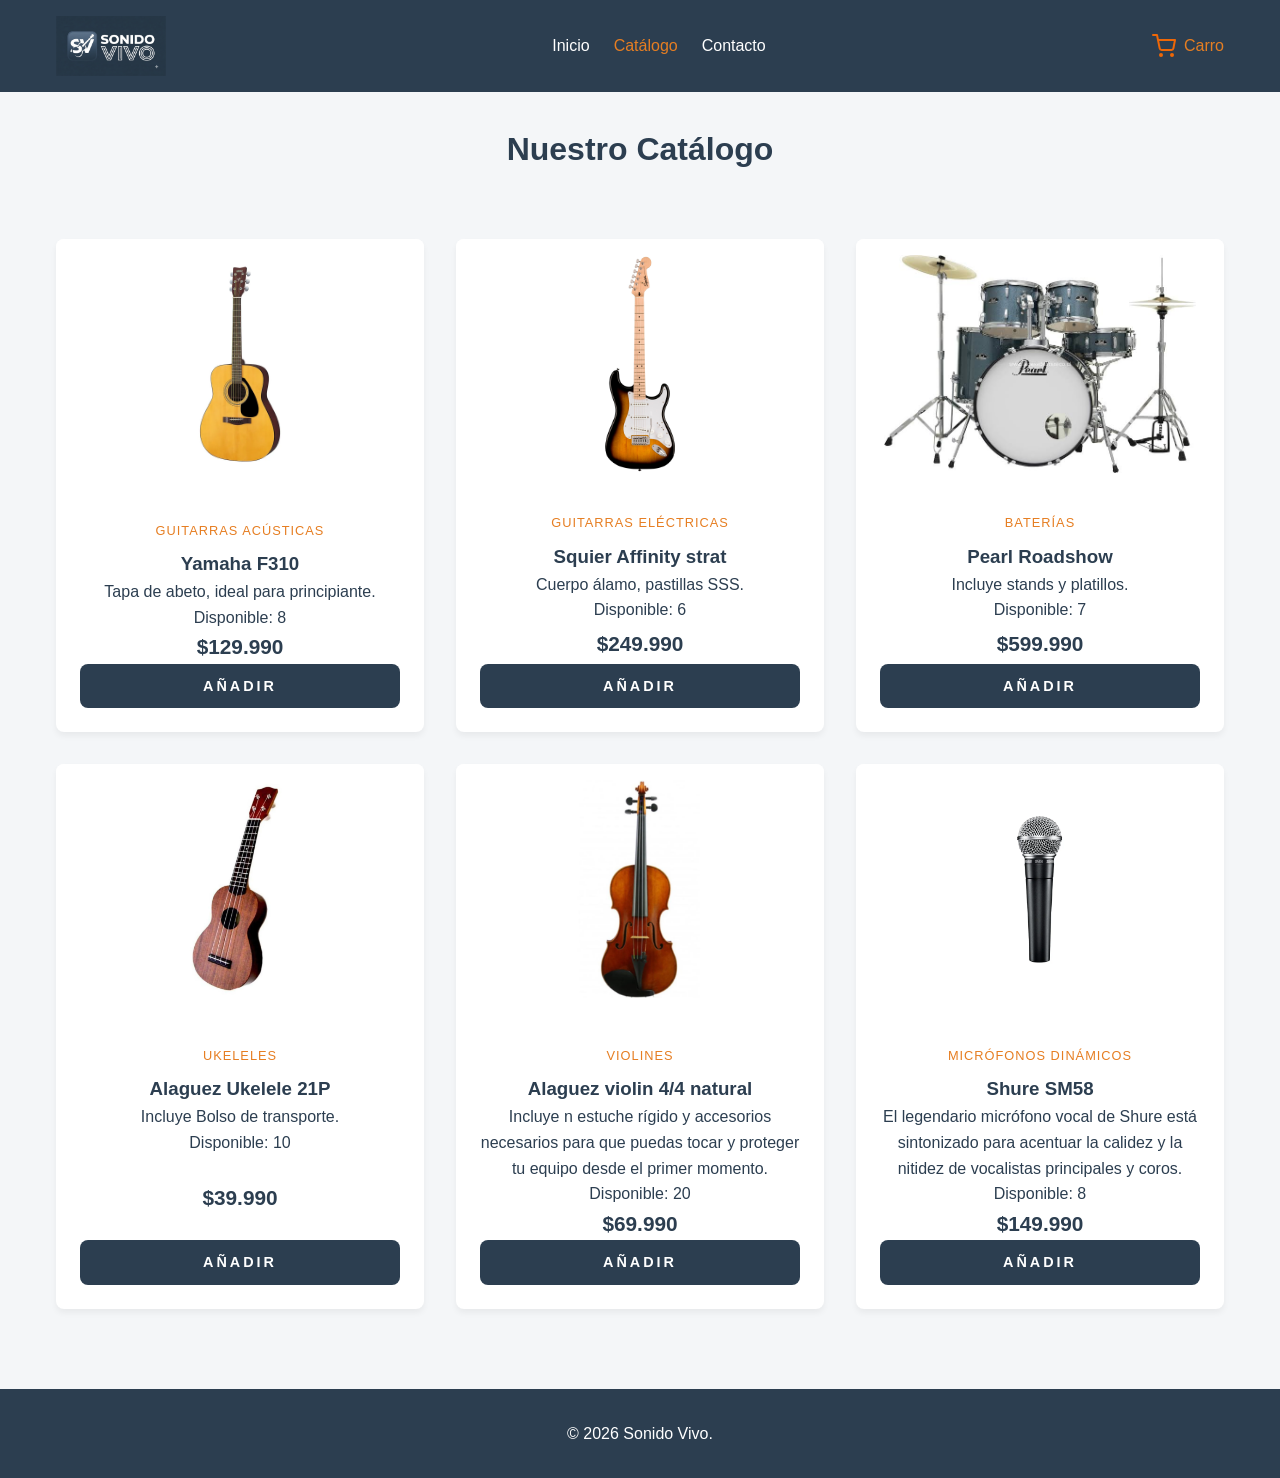
==== commit 0495b4c8: "correccion de ortografia - Noemi Pichiguen." ====
--- a/catalogo.html
+++ b/catalogo.html
@@ -8,7 +8,7 @@
 </head>
 <body>
     <header class= "encabezado">
-        <div class="contenedor header-contenedor">
+        <div class="contenedor">
             <a href="index.html">
                 <img src="img/logo.jpg" alt="Sonido Vivo - Tienda de Instrumentos Musicales" class="logo">
             </a>
--- a/css/style.css
+++ b/css/style.css
@@ -4,57 +4,103 @@
     --color-fondo: #F4F6F8;    
     --color-blanco: #FFFFFF;    
     --color-error: #e74c3c;     
-    --color-exito: #27ae60;    
+    --color-exito: #27ae60;  
+    --fuente-base: 'Segoe UI', Tahoma, Geneva, Verdana, sans-serif;  
 }
 
 * { margin: 0; padding: 0; box-sizing: border-box; }
 
+html { scroll-behavior: smooth; }
+
 body {
-    font-family: 'Segoe UI', Tahoma, Geneva, Verdana, sans-serif;
+    font-family: var(--fuente-base);
     background-color: var(--color-fondo);
     color: var(--color-principal);
     line-height: 1.6;
 }
 
-.contenedor { 
-    text-align: center;    
+.contenedor {    
     max-width: 1200px; 
     margin: 0 auto; 
     padding: 0 1rem;
  }
 
+/* HEADER Y NAVEGACIÓN */
+
 .encabezado {
     background: var(--color-principal);
-    color: white;
+    color: rgb(245, 244, 247);
     padding: 1rem;
+    position: sticky;
+    top: 0;
+    z-index: 1000;
 }
 
 .encabezado .contenedor { 
     display: flex; 
     justify-content: space-between; 
     align-items: center; 
+    flex-wrap: wrap;
 }
 
 .logo {
-    max-height: 100px; 
+    max-height: 60px; 
     width: auto;      
     display: block;  
     object-fit: contain;
 }
 
+.menu { flex-grow: 1; text-align: center; }
+
 .menu ul { 
     list-style: none; 
     display: flex; 
-    gap: 1.5rem; }
-
-.menu a { color: white; 
+    gap: 1.5rem; 
+    margin:0;
+    flex-grow: 1;
+    display: flex;
+    justify-content: center;
+}
+
+.menu a { 
+    color: white; 
     text-decoration: none; 
-    font-weight: 500; }
-
-.menu a.activo { 
+    font-weight: 500;
+    transition: color 0.3s; 
+}
+
+.menu a:hover,.menu a.activo { 
     color: var(--color-acento); 
 }
 
+.carrito-link {
+    display: flex;
+    align-items: center;
+    gap: 8px;
+    text-decoration: none;
+    color: var(--color-acento);
+    font-weight: 500;
+    transition: opacity 0.3s;
+}
+
+.carrito-link:hover { opacity: 0.8; }
+
+.icono-carrito {
+    width: 24px;
+    height: 24px;
+    stroke: var(--color-acento);
+    transition: stroke 0.3s ease;
+}
+
+
+/* SECCIONES PRINCIPALES */
+
+.seccion-destacada {
+    background: var(--color-principal);
+    color: white;
+    padding: 4rem 1rem;
+    text-align: center;
+}
 
 .pie-pagina {
     background: var(--color-principal);
@@ -64,83 +110,80 @@
     margin-top: 3rem;
 }
 
-
-.seccion-destacada {
-    background: var(--color-principal);
-    color: white;
-    padding: 2rem;
-    text-align: center;
-}
-
-
 .titulo-centrado { 
     text-align: center; 
     margin-bottom: 2rem; 
-    font-size: 2rem; }
+    font-size: 2rem; 
+    color: var(--color-principal);
+}
+
+.espaciador-superior { 
+    margin-top: 3rem; 
+}
+
+#nosotros {
+    scroll-margin-top: 100px;
+    padding: 4rem 0;
+    background-color: var(--color-blanco);
+}
+
+
+/* GRILLA DE PRODUCTOS Y TARJETAS */
 
 .grilla-productos{
     display: grid;
     grid-template-columns: repeat(3, 1fr);
     gap: 2rem;
     padding: 2rem 0;
-
-}
+}
+
 .tarjeta {
     background: var(--color-blanco);
     border-radius: 8px;
     box-shadow: 0 4px 6px rgba(0,0,0,0.05);
     overflow: hidden;
-    transition: transform 0.3s;
+    transition: transform 0.3s ease, box-shadow 0.3s ease;
     display: flex;
     flex-direction: column;
 }
-.tarjeta:hover {transform: translateY(-5px);}
-.tarjeta img {width: 100%; height: 250px; object-fit: contain; background: #eee;}
-.info-tarjeta {padding: 1.5rem; display: flex; flex-direction: column; flex-grow: 1;}
-.categoria {font-size: 0.8rem; color: var(--color-acento); text-transform: uppercase;}
-.precio { font-size: 1.3rem; font-weight: bold; margin-top: auto;}
-
-@media (max-width: 768px){
-    .encabezado .contenedor { flex-direction: column; gap: 1rem; }
-    .grilla-productos {grid-template-columns: 1fr;}
-}
-
-/* Alineación del header (Logo a la izquierda, Menú al centro, Carro a la derecha) */
-.header-contenedor {
-    display: flex;
-    align-items: center;
-    justify-content: space-between;
-    gap: 20px;
-}
-
-/* Estilo del enlace del carro */
-.carrito-link {
-    display: flex;
-    align-items: center;
-    gap: 8px;
-    text-decoration: none;
-    color: #ee6707; /* Color oscuro del texto */
-    font-family: 'Segoe UI', Arial, sans-serif;
-    font-size: 15px;
-    font-weight: 500;
-    transition: color 0.2s ease;
-}
-
-
-.icono-carrito {
-    width: 24px;
-    height: 24px;
-    stroke: #ee6707;
-    transition: stroke 0.2s ease;
-}
-
-
-.menu {
+
+.tarjeta:hover {
+    transform: translateY(-5px);
+    box-shadow: 0 8px 16px rgba(0,0,0,0.1);
+}
+
+.tarjeta img {
+    width: 100%;        
+    height: 250px;       
+    object-fit: contain;  
+    background-color: #ffffff; 
+    padding: 1rem;      
+}
+
+.info-tarjeta {
+    padding: 1.5rem; 
+    display: flex; 
+    flex-direction: column; 
     flex-grow: 1;
-    display: flex;
-    justify-content: center;
-}
-
+    text-align: center;
+}
+
+.categoria {
+    font-size: 0.8rem; 
+    color: var(--color-acento); 
+    text-transform: uppercase;
+    letter-spacing: 1px;
+    margin-bottom: 0.5rem;
+}
+
+.precio { 
+    font-size: 1.3rem; 
+    font-weight: bold; 
+    margin-top: auto;
+    color: var(--color-principal);
+}
+
+/* FORMULARIOS Y VALIDACIONES */
 
 .caja-formulario {
     background: var(--color-blanco);
@@ -152,14 +195,18 @@
     text-align: left; 
 }
 
-.campo { margin-bottom: 1.5rem; }
+.campo { 
+    margin-bottom: 1.5rem; 
+}
 
 .campo label {
     display: block; 
     margin-bottom: 0.5rem; 
     font-weight: 600;
-    color: var(--color-principal); 
-}
+    color: var(--color-principal);
+    font-size: 0.9rem; 
+}
+
 .campo input, 
 .campo select, 
 .campo textarea {
@@ -169,57 +216,88 @@
     border-radius: 4px;
     font-family: inherit;
     font-size: 1rem;
-    transition: all 0.3d ease;
-}
-.error { 
-    color: #e74c3c; 
+    transition: all 0.3s ease; 
+}
+
+.campo input:focus, 
+.campo select:focus, 
+.campo textarea:focus {
+    outline: none;
+    border-color: var(--color-acento);
+    box-shadow: 0 0 0 3px rgba(230, 126, 34, 0.2);
+}
+
+.error-texto { 
+    color: var(--color-error); 
     font-size: 0.85rem; 
-    margin-top: 0.25rem; 
-    display: block; }
+    margin-top: 0.3rem; 
+    display: block; 
+    min-height: 1.2em;
+}
+
+.input-error {
+    border: 2px solid var(--color-error) !important; 
+    background-color: #fff6f6;
+}
+
+/* Mensaje de éxito visible */
+.mensaje-exito {
+    display: none;
+    background-color: rgba(39, 174, 96, 0.1);
+    color: var(--color-exito);
+    padding: 1rem;
+    border-radius: 4px;
+    margin-top: 1.5rem;
+    text-align: center;
+    font-weight: bold;
+    border: 1px solid var(--color-exito);
+}
+
+.icono-carrito {
+    width: 24px;
+    height: 24px;
+    stroke: #ee6707;
+    transition: stroke 0.2s ease;
+}
+
+.menu {
+    flex-grow: 1;
+    text-align: center;
+}
+ 
+/* BOTONES */
 
 .boton {
     background: var(--color-acento);
-    color: rgb(250, 248, 248); 
+    margin-top: 2rem;
+    display: inline-block;
+    color: white; 
     border: none;
-    padding: 0.8rem 1.5rem; 
-    border-radius: 4px; cursor: pointer; 
+    padding: 0.9rem 2rem; 
+    border-radius: 15px; 
+    cursor: pointer; 
     font-size: 1rem;
-    display: inline-block; 
+    font-weight: 600;
     text-decoration: none;
-}
-.boton:hover { background: #d35400; }
-@media (max-width: 992px) {
-    .grilla-productos {
-        grid-template-columns: repeat(2, 1fr); /* 2 columnas en tablets */
-    }
-}
-
-@media (max-width: 768px) {
-    .grilla-productos {
-        grid-template-columns: 1fr; /* 1 columna en móvil */
-    }
-    
-    .tarjeta img {
-        height: 200px;
-    }
-}
-
-
-
-
-
-
-/*  Boton añadir */
+    text-align: center;
+    transition: background-color 0.3s ease, transform 0.2s ease;
+}
+
+.boton:hover { 
+    background: #d35400;
+    transform: translateY(-2px);
+}
+
 .btn-anadir {
     width: 100%;
-    background-color: #2c2c2c;
+    background-color: var(--color-principal);
     color: white;
     border: none;
     padding: 0.9rem 1.5rem;
-    border-radius: 4px;
+    border-radius: 8px;
     font-size: 0.9rem;
     font-weight: 700;
-    letter-spacing: 1px;
+    letter-spacing: 3px;
     text-transform: uppercase;
     cursor: pointer;
     transition: background-color 0.2s ease;
@@ -229,44 +307,46 @@
 .btn-anadir:hover {
     background-color: var(--color-acento);
 }
-/* Texto del disponible */
-.stock-texto{
-    display: block;
-    font-size: 0.8rem;
-    font-weight: 600;
-    color: #555;
-    margin-bottom: 0.5rem;
-    text-align: left;
-    width: 100%;
-}
-
-/*  Boton añadir */
-.btn-anadir {
-    width: 100%;
-    background-color: #2c2c2c;
-    color: white;
-    border: none;
-    padding: 0.9rem 1.5rem;
-    border-radius: 4px;
-    font-size: 0.9rem;
-    font-weight: 700;
-    letter-spacing: 1px;
-    text-transform: uppercase;
-    cursor: pointer;
-    transition: background-color 0.2s ease;
-    margin-top: auto;
-}
-
-.btn-anadir:hover {
-    background-color: var(--color-acento);
-}
-/* Texto del disponible */
-.stock-texto{
-    display: block;
-    font-size: 0.8rem;
-    font-weight: 600;
-    color: #555;
-    margin-bottom: 0.5rem;
-    text-align: left;
-    width: 100%;
-}
+
+
+/* FOOTER */
+
+/* TABLETS */
+@media (max-width: 1024px) {
+    .menu ul { gap: 1rem; }
+    
+    .tarjeta img { height: 220px; }
+    
+    .titulo-centrado { font-size: 1.8rem; }
+}
+
+/*Moviles */
+@media (max-width: 768px) {
+    .encabezado .contenedor { 
+        flex-direction: column; 
+        gap: 1rem; 
+    }
+    
+    .menu ul { flex-wrap: wrap; 
+        justify-content: center;
+    }
+    
+    .grilla-productos { 
+        grid-template-columns: 1fr; 
+    }
+    
+    .tarjeta img { 
+        height: 200px; 
+    }
+    
+    .titulo-centrado { 
+        font-size: 1.5rem; 
+    }
+    
+    .caja-formulario { 
+        padding: 1.5rem; 
+        margin: 2rem 1rem; 
+    }
+}
+
+
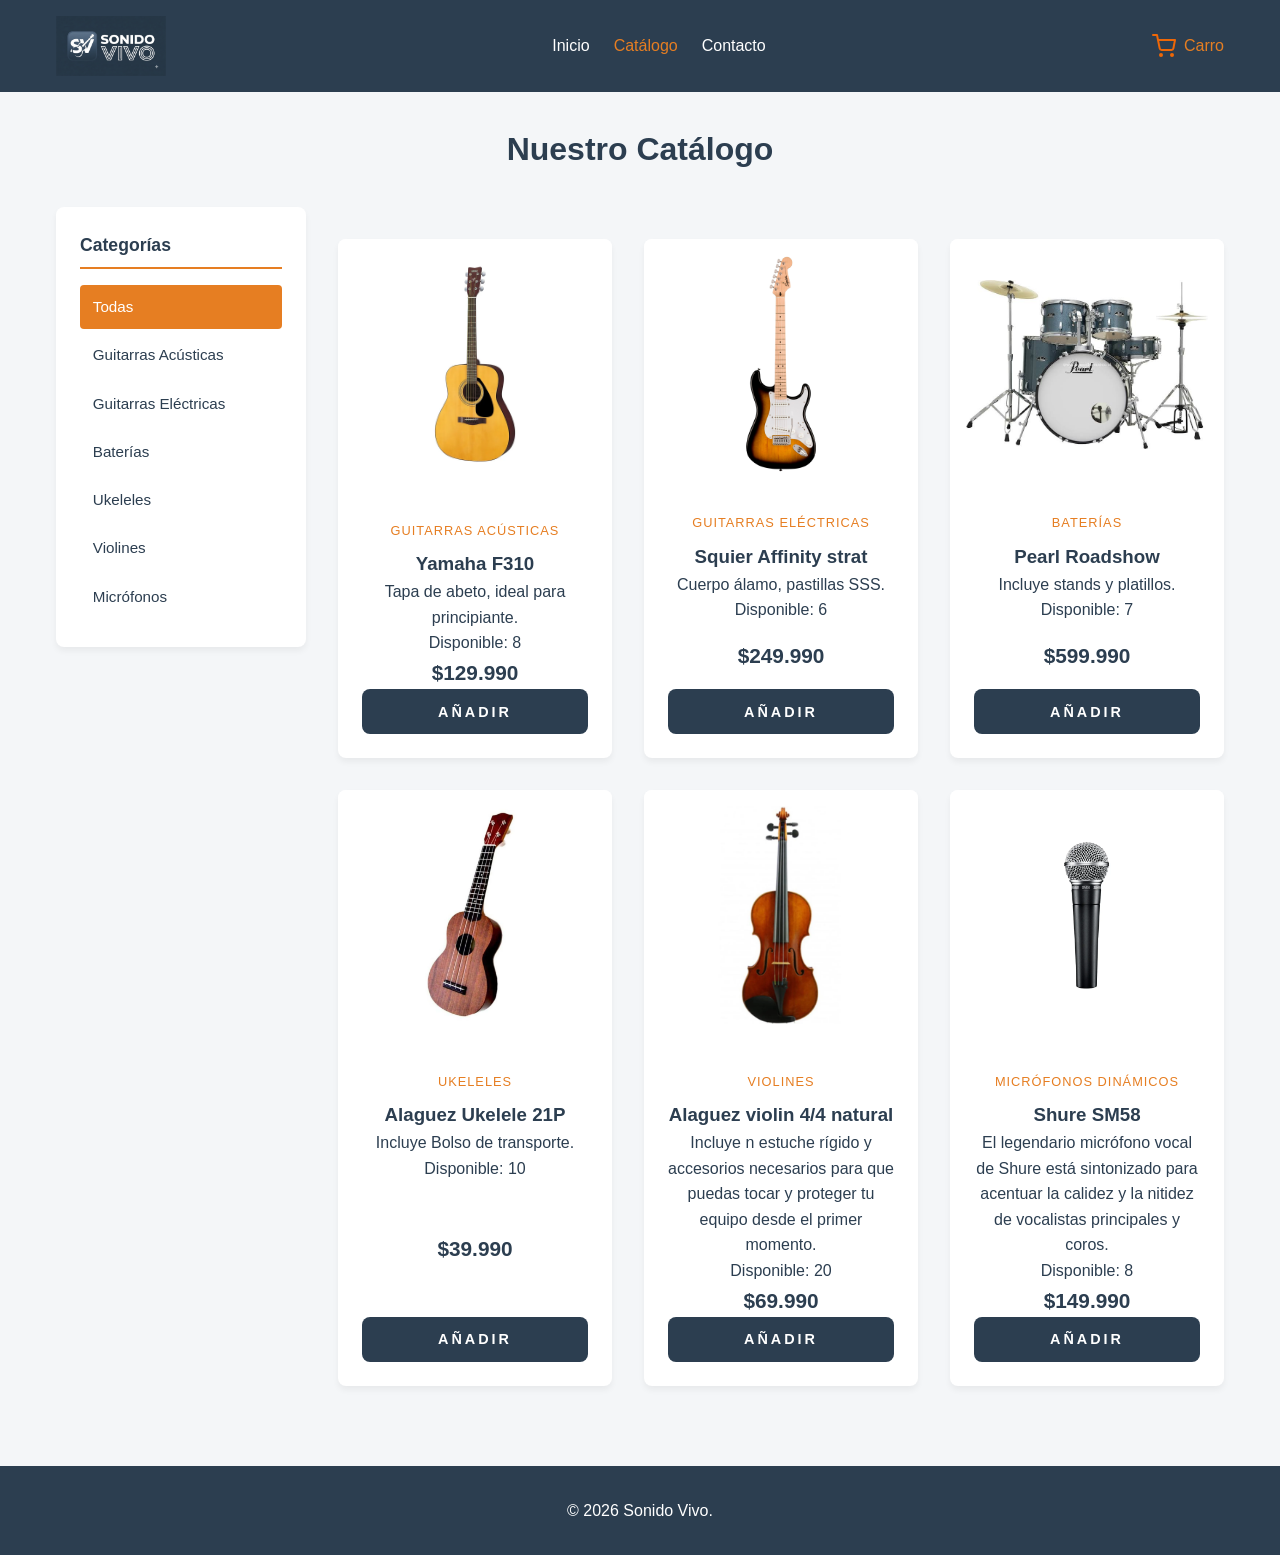
==== commit e9b0b203: "Agrego categorias en catalogo" ====
--- a/catalogo.html
+++ b/catalogo.html
@@ -31,6 +31,20 @@
     </header>
     <main class="contenedor">
         <h2 class="titulo-centrado" style="margin-top: 2rem;"> Nuestro Catálogo</h2>
+       <div class="catalogo-layout">
+            
+        <aside class="sidebar-categorias">
+                <h3>Categorías</h3>
+                <ul>
+                    <li><a href="#" class="activo">Todas</a></li>
+                    <li><a href="#">Guitarras Acústicas</a></li>
+                    <li><a href="#">Guitarras Eléctricas</a></li>
+                    <li><a href="#">Baterías</a></li>
+                    <li><a href="#">Ukeleles</a></li>
+                    <li><a href="#">Violines</a></li>
+                    <li><a href="#">Micrófonos</a></li>
+                </ul>
+            </aside>
         <div class="grilla-productos">
 
         <!--Primer producto del catalogo Yamaha F310-->
@@ -50,7 +64,7 @@
         </article>
 
         <!--Segundo producto Squier Strat-->
-        <article class="tarjeta">
+        <article class="tarjeta"> 
             <img src="img/Squier Strat.jpg" alt="Squier Stratocaster Affinity" loading="lazy">
             <div class="info-tarjeta">
                 <span class="categoria">Guitarras Eléctricas</span>
@@ -63,7 +77,7 @@
         </article>
 
         <!--Tercer producto agregado Pearl Roadshow-->
-        <article class="tarjeta">
+        <article class="tarjeta"> 
             <img src="img/Bateria Pearl Roadshow.jpg" alt="Bateria Pearl Roadshow" loading="lazy">
             <div class="info-tarjeta">
                 <span class="categoria">Baterías</span>
@@ -76,7 +90,7 @@
         </div>
         </article>
         <!--Cuarto producto ukelele 21p-->
-        <article class="tarjeta">
+        <article class="tarjeta"> 
             <div class="imagen-producto">
             <img src="img/ukelele.jpg" alt="Alaguez Ukelele 21P" loading="lazy">
             </div>
@@ -91,7 +105,7 @@
         </div>
         </article>
         <!--Quinto producto Alaguez violin 4/4 natural -->
-        <article class="tarjeta">
+        <article class="tarjeta">  
             <div class="imagen-producto">
             <img src="img/violin.jpg" alt="Alaguez Violín 4/4 Natural" loading="lazy">
             </div>
@@ -105,7 +119,7 @@
         </div>
         </article>
         <!-- Sexto producto shure SM58-->
-        <article class="tarjeta">
+        <article class="tarjeta">  
             <div class="imagen-producto">
                 <img src="img/shure.jpg" alt="Micrófono Dinámico vocal Shure SM58" loading="lazy">
                </div>
@@ -116,10 +130,11 @@
                     <span class="stock">Disponible: 8</span>
                     <p class="precio">$149.990</p>
                     <button class="btn-anadir" type="button">AÑADIR</button>
-        </div>
+                </div>
             </article>
         </div>
-    </main>
+    </div>
+</main>
     <footer class="pie-pagina">
         <div class="contenedor"><p>&copy; 2026 Sonido Vivo.</p></div>
     </footer>
--- a/css/style.css
+++ b/css/style.css
@@ -135,6 +135,7 @@
     grid-template-columns: repeat(3, 1fr);
     gap: 2rem;
     padding: 2rem 0;
+    flex: 1;
 }
 
 .tarjeta {
@@ -182,6 +183,48 @@
     margin-top: auto;
     color: var(--color-principal);
 }
+
+/* SECCIÓN MARCAS */
+.grilla-marcas {
+    display: flex;
+    justify-content: center;
+    align-items: center;
+    flex-wrap: wrap;
+    gap: 3rem;
+    padding: 2rem 0;
+}
+
+.tarjeta-marca {
+    filter: grayscale(100%);
+    opacity: 0.6;
+    transition: all 0.3s ease;
+    max-width: 150px;
+}
+
+.tarjeta-marca:hover {
+    filter: grayscale(0%);
+    opacity: 1;
+    transform: scale(1.1);
+}
+
+.tarjeta-marca img {
+    width: 100%;
+    height: auto;
+    object-fit: contain;
+    background: transparent;
+    padding: 0;
+}
+
+@media (max-width: 768px) {
+    .grilla-marcas {
+        gap: 1.5rem;
+    }
+    
+    .tarjeta-marca {
+        max-width: 100px;
+    }
+}
+
 
 /* FORMULARIOS Y VALIDACIONES */
 
@@ -232,7 +275,6 @@
     font-size: 0.85rem; 
     margin-top: 0.3rem; 
     display: block; 
-    min-height: 1.2em;
 }
 
 .input-error {
@@ -348,5 +390,68 @@
         margin: 2rem 1rem; 
     }
 }
-
-
+/* En catalogo - Sidebar de Categorías + Grilla */
+
+.catalogo-layout {
+    display: flex;
+    gap: 2rem;
+    align-items: flex-start;
+    margin-top: 1rem;
+}
+
+.sidebar-categorias {
+    width: 250px;
+    flex-shrink: 0;
+    background: var(--color-blanco);
+    padding: 1.5rem;
+    border-radius: 8px;
+    box-shadow: 0 4px 6px rgba(0,0,0,0.05); /* Mismo estilo de sombra */
+}
+
+.sidebar-categorias h3 {
+    color: var(--color-principal);
+    margin-bottom: 1rem;
+    border-bottom: 2px solid var(--color-acento);
+    padding-bottom: 0.5rem;
+    font-size: 1.1rem;
+}
+
+.sidebar-categorias ul {
+    list-style: none;
+    padding: 0;
+    margin: 0;
+}
+
+.sidebar-categorias li {
+    margin-bottom: 0.3rem;
+}
+
+.sidebar-categorias a {
+    text-decoration: none;
+    color: var(--color-principal);
+    display: block;
+    padding: 0.6rem 0.8rem;
+    border-radius: 4px;
+    transition: background-color 0.3s, color 0.3s;
+    font-size: 0.95rem;
+}
+
+.sidebar-categorias a:hover,
+.sidebar-categorias a.activo {
+    background-color: var(--color-acento);
+    color: white;
+}
+
+
+/* Responsive en celulares el sidebar se pone arriba de los productos */
+@media (max-width: 768px) {
+    .catalogo-layout {
+        flex-direction: column;
+    }
+    
+    .sidebar-categorias {
+        width: 100%;
+    }
+}
+
+
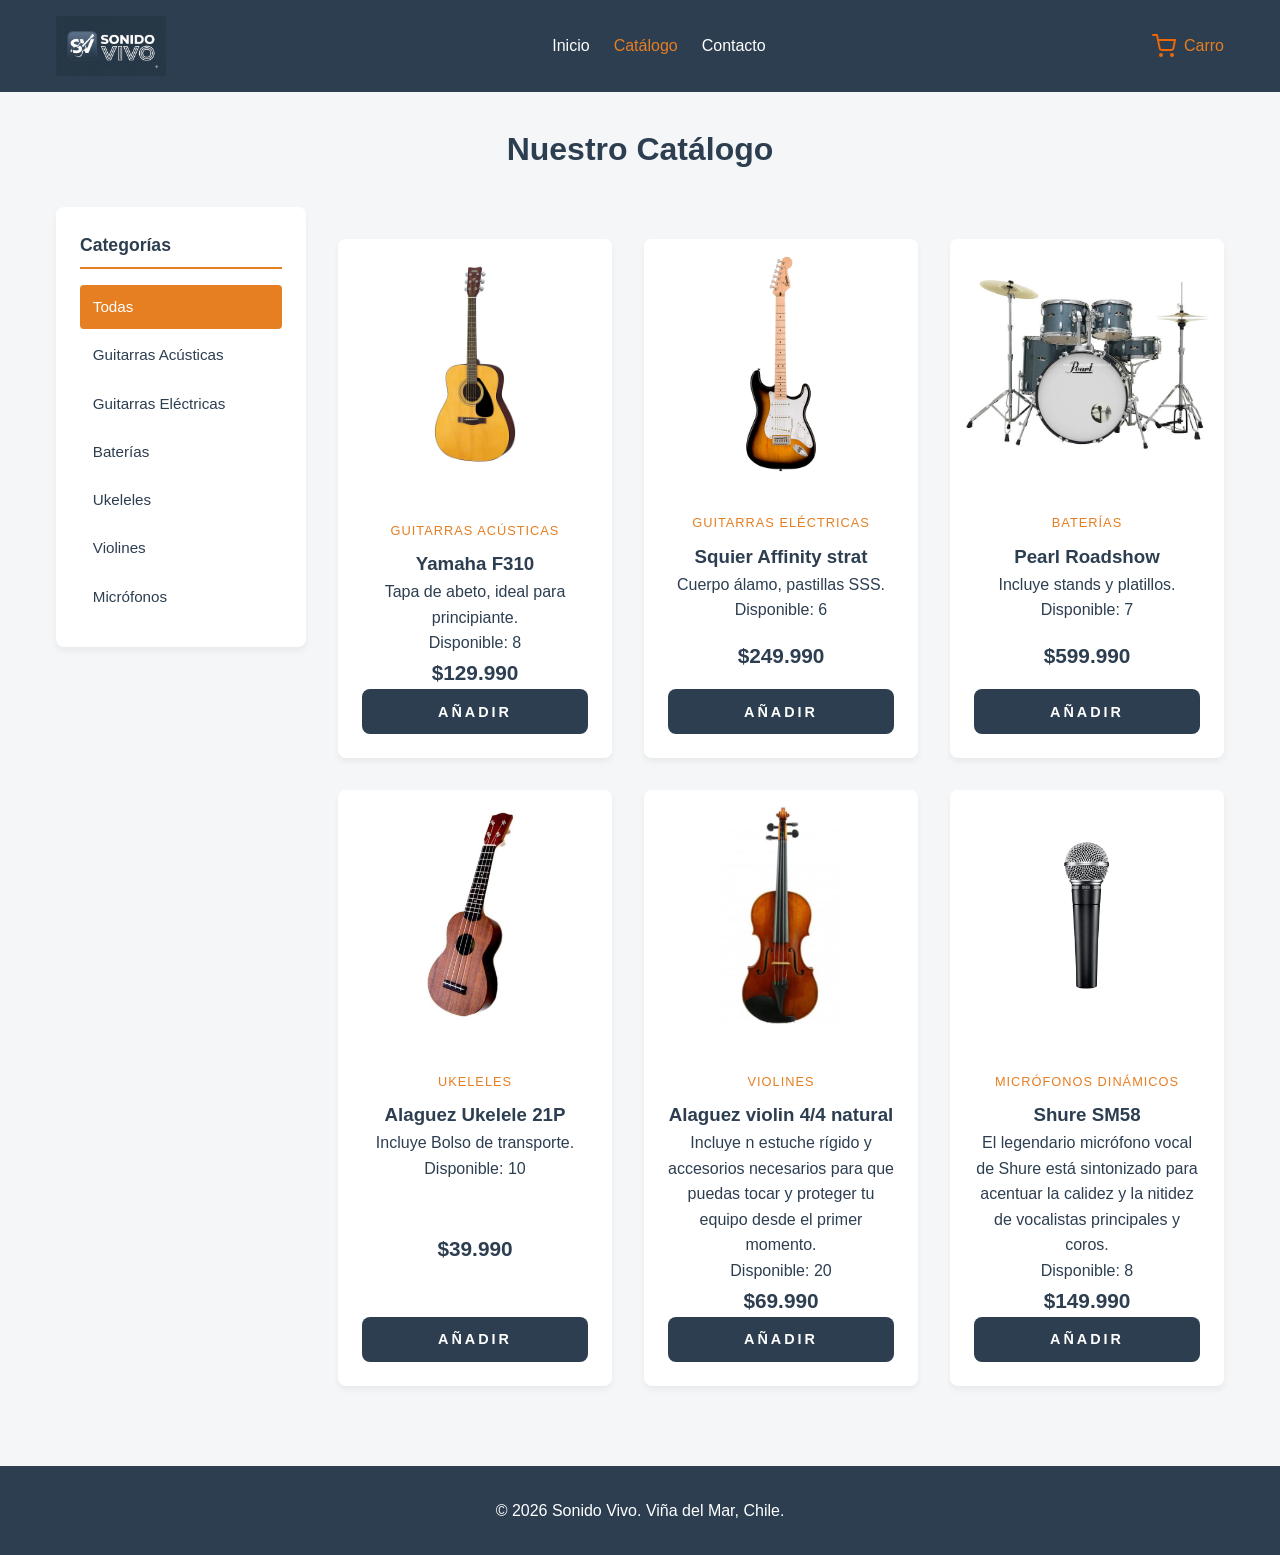
==== commit 84714446: "Se agrego pie de pagina con ubicacion a cataloo y contacto" ====
--- a/catalogo.html
+++ b/catalogo.html
@@ -136,7 +136,8 @@
     </div>
 </main>
     <footer class="pie-pagina">
-        <div class="contenedor"><p>&copy; 2026 Sonido Vivo.</p></div>
+        <div class="contenedor"><p>&copy; 2026 Sonido Vivo. Viña del Mar, Chile.</p></div>
+        
     </footer>
 </body>
 </html>
